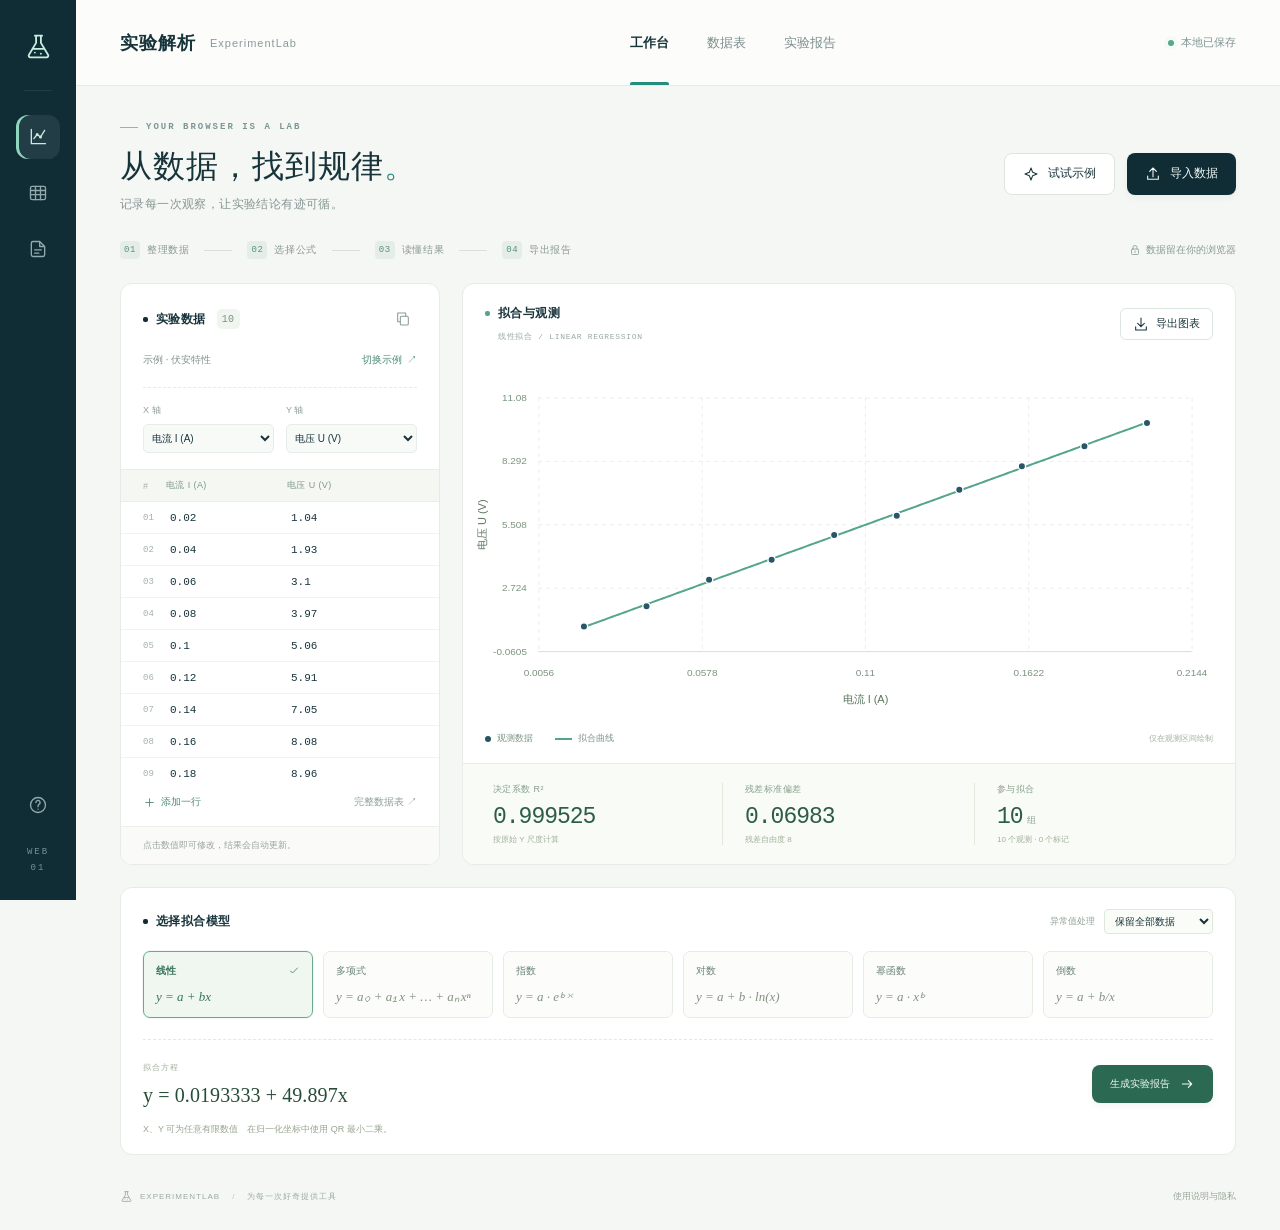
==== experimentlab/index.html @ e72707ac "发布 ExperimentLab 网页版并添加主页项目入口" ====
<!doctype html>
<html lang="zh-CN">
<head>
  <meta charset="UTF-8"><meta name="viewport" content="width=device-width, initial-scale=1">
  <meta name="theme-color" content="#102b33"><meta name="description" content="实验解析网页版：导入与编辑实验数据，使用六种公式拟合，导出图表与实验报告。数据在浏览器本地处理。">
  <title>实验解析 · ExperimentLab</title>
  <link rel="icon" type="image/svg+xml" href="./icon.svg"><link rel="apple-touch-icon" href="./icon.svg">
  <link rel="manifest" href="./manifest.webmanifest"><link rel="stylesheet" href="./style.css">
</head>
<body>
  <svg class="sprite" aria-hidden="true"><defs>
    <symbol id="i-flask" viewBox="0 0 24 24"><path d="M9 3h6M10 3v6l-6 10a1.4 1.4 0 0 0 1.2 2h13.6a1.4 1.4 0 0 0 1.2-2L14 9V3M8 14h8M9 17h.01M14 18h.01"/></symbol>
    <symbol id="i-chart" viewBox="0 0 24 24"><path d="M4 3v17h17M7 14l4-5 4 3 5-8"/><circle cx="11" cy="9" r="1"/><circle cx="15" cy="12" r="1"/></symbol>
    <symbol id="i-table" viewBox="0 0 24 24"><rect x="3" y="4" width="18" height="16" rx="2"/><path d="M3 9h18M3 14h18M9 4v16M15 4v16"/></symbol>
    <symbol id="i-file" viewBox="0 0 24 24"><path d="M14 3H6a2 2 0 0 0-2 2v14a2 2 0 0 0 2 2h12a2 2 0 0 0 2-2V9zM14 3v6h6M8 13h8M8 17h5"/></symbol>
    <symbol id="i-plus" viewBox="0 0 24 24"><path d="M12 5v14M5 12h14"/></symbol>
    <symbol id="i-upload" viewBox="0 0 24 24"><path d="M12 16V3M7 8l5-5 5 5M4 15v5h16v-5"/></symbol>
    <symbol id="i-download" viewBox="0 0 24 24"><path d="M12 3v13M7 11l5 5 5-5M4 16v5h16v-5"/></symbol>
    <symbol id="i-arrow" viewBox="0 0 24 24"><path d="M5 12h14M14 7l5 5-5 5"/></symbol>
    <symbol id="i-check" viewBox="0 0 24 24"><path d="m5 12 4 4L19 6"/></symbol>
    <symbol id="i-close" viewBox="0 0 24 24"><path d="m6 6 12 12M18 6 6 18"/></symbol>
    <symbol id="i-trash" viewBox="0 0 24 24"><path d="M4 6h16M9 6V3h6v3M6 6l1 15h10l1-15M10 10v7M14 10v7"/></symbol>
    <symbol id="i-copy" viewBox="0 0 24 24"><rect x="8" y="8" width="12" height="13" rx="2"/><path d="M16 8V3H4v13h4"/></symbol>
    <symbol id="i-lock" viewBox="0 0 24 24"><rect x="5" y="10" width="14" height="11" rx="2"/><path d="M8 10V7a4 4 0 0 1 8 0v3M12 14v3"/></symbol>
    <symbol id="i-help" viewBox="0 0 24 24"><circle cx="12" cy="12" r="9"/><path d="M9.5 9a2.5 2.5 0 1 1 4 2c-1.5 1-1.5 1-1.5 3M12 17h.01"/></symbol>
    <symbol id="i-spark" viewBox="0 0 24 24"><path d="m12 3 2.5 6.5L21 12l-6.5 2.5L12 21l-2.5-6.5L3 12l6.5-2.5z"/></symbol>
    <symbol id="i-undo" viewBox="0 0 24 24"><path d="M9 5 4 10l5 5M4 10h9a6 6 0 0 1 0 12"/></symbol>
  </defs></svg>
  <aside class="rail" aria-label="快捷操作">
    <a class="brand-symbol" href="#" aria-label="实验解析首页"><svg><use href="#i-flask"/></svg></a>
    <div class="rail-line"></div>
    <button class="rail-btn active" data-page="workspace" aria-label="分析工作台" title="分析工作台"><svg><use href="#i-chart"/></svg></button>
    <button class="rail-btn" data-page="data" aria-label="完整数据表" title="完整数据表"><svg><use href="#i-table"/></svg></button>
    <button class="rail-btn" data-page="report" aria-label="实验报告" title="实验报告"><svg><use href="#i-file"/></svg></button>
    <button class="rail-btn help-bottom" data-action="help" aria-label="使用帮助" title="使用帮助"><svg><use href="#i-help"/></svg></button>
    <span class="rail-version">WEB<br>01</span>
  </aside>
  <div class="shell">
    <header class="topbar">
      <a href="#" class="wordmark">实验解析<span>ExperimentLab</span></a>
      <nav class="topnav" aria-label="主导航"><button data-page="workspace" class="active">工作台</button><button data-page="data">数据表</button><button data-page="report">实验报告</button></nav>
      <div class="save-status" id="save-status"><span></span>本地已保存</div>
    </header>
    <main>
      <section class="page-intro">
        <div><div class="eyebrow"><span class="mini-line"></span> YOUR BROWSER IS A LAB</div><h1 id="page-title">从数据，找到规律<span>。</span></h1><p id="page-subtitle">记录每一次观察，让实验结论有迹可循。</p></div>
        <div class="intro-actions"><button class="button secondary" data-action="demos"><svg><use href="#i-spark"/></svg>试试示例</button><button class="button primary" data-action="import"><svg><use href="#i-upload"/></svg>导入数据</button></div>
      </section>
      <div class="workflow" aria-label="实验流程"><span><b>01</b> 整理数据</span><i></i><span><b>02</b> 选择公式</span><i></i><span><b>03</b> 读懂结果</span><i></i><span><b>04</b> 导出报告</span><div class="workflow-note"><svg><use href="#i-lock"/></svg>数据留在你的浏览器</div></div>
      <section id="workspace-page" class="page">
        <div class="work-grid">
          <section class="card data-card">
            <div class="card-heading"><div class="section-label"><span class="section-dot"></span>实验数据 <span class="count-badge" id="row-count">10</span></div><button class="icon-button" data-action="paste" aria-label="粘贴数据" title="粘贴数据"><svg><use href="#i-copy"/></svg></button></div>
            <div class="data-source"><span id="source-name"></span><button class="text-button" data-action="demos">切换示例 <span>↗</span></button></div>
            <div class="axis-pickers"><label>X 轴<select id="x-column" aria-label="X 轴数据列"></select></label><label>Y 轴<select id="y-column" aria-label="Y 轴数据列"></select></label></div>
            <div id="compact-table" class="table-wrap compact-table"></div>
            <div class="data-footer"><button class="text-button" data-action="add"><svg><use href="#i-plus"/></svg>添加一行</button><button class="text-button subtle" data-page="data">完整数据表 ↗</button></div>
            <div class="import-tip" id="import-tip">点击数值即可修改，结果会自动更新。</div>
          </section>
          <section class="card chart-card">
            <div class="card-heading chart-heading"><div><div class="section-label"><span class="section-dot teal"></span>拟合与观测</div><span class="chart-subtitle" id="chart-subtitle">线性拟合 / LINEAR REGRESSION</span></div><button class="button small secondary" data-action="export-chart"><svg><use href="#i-download"/></svg>导出图表</button></div>
            <div id="chart-container" class="chart-container" aria-live="polite"></div>
            <div class="chart-legend"><span><i class="legend-point"></i>观测数据</span><span><i class="legend-line"></i>拟合曲线</span><span id="outlier-legend" hidden><i class="legend-point orange"></i>异常点</span><span class="chart-range">仅在观测区间绘制</span></div>
            <div class="results" id="metrics"></div>
          </section>
        </div>
        <section class="card model-card">
          <div class="model-top"><div class="section-label"><span class="section-dot"></span>选择拟合模型</div><div class="filter-control"><label for="outlier-method">异常值处理</label><select id="outlier-method"><option value="off">保留全部数据</option><option value="iqr">Y 值 IQR 标记</option><option value="sigma">3σ 线性残差标记</option></select></div></div>
          <div id="model-options" class="model-options" role="group" aria-label="拟合公式"></div>
          <div class="equation-row"><div><span class="equation-label">拟合方程</span><div id="equation" class="equation"></div></div><div id="degree-control" class="degree-control" hidden><label for="degree">多项式次数</label><select id="degree"><option value="2">2 次</option><option value="3">3 次</option><option value="4">4 次</option><option value="5">5 次</option></select></div><button class="button primary" data-page="report">生成实验报告 <svg><use href="#i-arrow"/></svg></button></div>
          <p id="fit-note" class="fit-note"></p>
        </section>
      </section>
      <section id="data-page" class="page" hidden><div class="card full-data-card"><div class="card-heading"><div class="section-label"><span class="section-dot"></span>完整原始记录 <span id="full-count" class="count-badge"></span></div><div class="button-group"><button class="button secondary small" data-action="paste">粘贴文本</button><button class="button secondary small" data-action="export-csv"><svg><use href="#i-download"/></svg>CSV</button><button class="button primary small" data-action="add"><svg><use href="#i-plus"/></svg>添加一行</button></div></div><p class="data-description">修改列名与数值，自动保存到当前浏览器。异常点只标记，不会从原始数据中删除。</p><div id="full-table" class="table-wrap full-table"></div><div class="data-footer"><span id="full-source"></span><button class="text-button" data-action="undo"><svg><use href="#i-undo"/></svg>撤销上一步</button></div></div><div class="data-page-footer"><button class="button secondary" data-action="manual">新建空白数据表</button><button class="button primary" data-page="workspace">查看拟合结果 <svg><use href="#i-arrow"/></svg></button></div></section>
      <section id="report-page" class="page" hidden><div class="report-layout"><aside class="card report-settings"><div class="section-label"><span class="section-dot"></span>报告设置</div><label>实验标题<input id="report-title" maxlength="100" placeholder="例如：伏安特性实验"></label><label>实验者<input id="report-author" maxlength="80" placeholder="填写姓名（选填）"></label><label>实验日期<input id="report-date" type="date"></label><label>实验目的与条件<textarea id="report-context" rows="4" maxlength="4000" placeholder="补充实验目的、仪器、环境条件等。"></textarea></label><label>讨论与结论<textarea id="report-discussion" rows="4" maxlength="4000" placeholder="结合理论值、误差来源与实验观察，补充你的结论。"></textarea></label><button class="button primary" data-action="print"><svg><use href="#i-file"/></svg>打印 / 保存 PDF</button><button class="button secondary" data-action="export-report"><svg><use href="#i-download"/></svg>下载报告 HTML</button><p class="settings-note">打印窗口中选择“存储为 PDF”。报告包含全部原始数据，不会上传你的记录。</p></aside><div id="report-preview" class="report-paper"></div></div></section>
      <footer class="page-footer"><span><svg><use href="#i-flask"/></svg>EXPERIMENTLAB <span class="footer-divider">/</span> 为每一次好奇提供工具</span><button class="text-button" data-action="help">使用说明与隐私</button></footer>
    </main>
  </div>
  <input id="file-input" type="file" accept=".csv,.txt,.tsv,text/csv,text/plain" hidden>
  <dialog id="paste-dialog" class="modal"><form id="paste-form"><div class="modal-heading"><div><div class="eyebrow">IMPORT DATA</div><h2>粘贴你的实验记录</h2></div><button class="icon-button" type="button" data-close aria-label="关闭"><svg><use href="#i-close"/></svg></button></div><p>支持逗号、分号、Tab 或空格分列；第一行可以是列名。</p><textarea id="paste-input" rows="10" spellcheck="false" placeholder="时间 (s),位移 (m)&#10;0.1,0.049&#10;0.2,0.196&#10;0.3,0.441" aria-label="待导入的数据"></textarea><p id="paste-error" class="inline-error" role="alert"></p><div class="modal-footer"><span>导入后可撤销，恢复之前的数据</span><button class="button primary" type="submit">解析并导入 <svg><use href="#i-arrow"/></svg></button></div></form></dialog>
  <dialog id="demo-dialog" class="modal demo-modal"><div class="modal-heading"><div><div class="eyebrow">A LITTLE INSPIRATION</div><h2>从一个熟悉的实验开始</h2></div><button class="icon-button" data-close aria-label="关闭"><svg><use href="#i-close"/></svg></button></div><p>9 组演示数据，加载后自动选择合适的拟合公式。均为合成数据，不是真实测量。</p><div id="demo-options" class="demo-options"></div></dialog>
  <dialog id="help-dialog" class="modal help-modal"><div class="modal-heading"><h2>让数据告诉你更多</h2><button class="icon-button" data-close aria-label="关闭"><svg><use href="#i-close"/></svg></button></div><div class="help-content"><h3>1. 导入与核对</h3><p>导入 CSV / TXT / TSV、粘贴表格，或在数据表中手动录入。XLS / XLSX 请先另存为 CSV。空单元格、非数值与列数不符的行会跳过并提示。</p><h3>2. 选择公式</h3><p>支持线性、2–5 次多项式、指数、对数、幂函数和倒数模型。对数要求 X > 0；指数要求 Y > 0；幂函数要求 X、Y > 0；倒数要求 X ≠ 0。</p><p>指数与幂函数通过对 ln(Y) 做最小二乘得到结果，R² 和残差标准偏差按原始 Y 计算。3σ 以线性残差为依据，IQR 基于 Y 值；异常标记需要结合实验判断。</p><h3>3. 带走你的成果</h3><p>导出 SVG 图表、CSV 原始数据、HTML 报告，或使用浏览器打印保存 PDF。报告包含全部数据；请补充实验条件与结论。R² 和残差不能替代测量不确定度分析。</p><h3>本地数据与隐私</h3><p>表格、计算和报告在当前浏览器中处理，使用 localStorage 保存当前会话。网页没有数据上传接口。清除浏览器数据、使用隐私模式或换设备可能丢失记录，请及时导出 CSV。网页不包含 iOS 版的相机 OCR。</p><p>使用手机浏览器的“添加到主屏幕”可以像 App 一样打开。数据仅保存在当前设备和当前网站地址下。</p></div></dialog>
  <div id="toast" class="toast" role="status" aria-live="polite"></div>
  <script type="module" src="./app.js"></script>
</body></html>
---- experimentlab/style.css ----
:root{--ink:#17343b;--muted:#829194;--line:#e4ebe8;--canvas:#f5f7f4;--teal:#258c7e;--mint:#d7eee4;--navy:#102d36;--orange:#c17b42;--white:#fff;--font:-apple-system,BlinkMacSystemFont,"PingFang SC","Microsoft YaHei",sans-serif}*{box-sizing:border-box}body{margin:0;background:var(--canvas);color:var(--ink);font-family:var(--font);font-size:14px;-webkit-font-smoothing:antialiased}button,input,select,textarea{font:inherit}button,a,input,select,textarea{-webkit-tap-highlight-color:transparent}button{cursor:pointer}button:disabled{cursor:not-allowed;opacity:.45}button{color:inherit}a{color:inherit;text-decoration:none}svg{width:20px;height:20px;fill:none;stroke:currentColor;stroke-width:1.6;stroke-linecap:round;stroke-linejoin:round;flex-shrink:0}.sprite{position:absolute;width:0;height:0;overflow:hidden}[hidden]{display:none!important}button:focus-visible,a:focus-visible{outline:3px solid #5da99a;outline-offset:4px}input:focus,textarea:focus,select:focus{outline:2px solid #66aa9d;outline-offset:1px}button{border:0;background:none}input,textarea,select{color:var(--ink)}.rail{width:76px;position:fixed;left:0;top:0;bottom:0;background:var(--navy);display:flex;align-items:center;flex-direction:column;padding:24px 10px;gap:12px;z-index:10}.brand-symbol{width:44px;height:44px;color:#c6eee0;display:grid;place-items:center}.brand-symbol svg{width:29px;height:29px;stroke-width:1.5}.rail-line{height:1px;background:#ffffff13;width:28px;margin:10px 0 12px}.rail-btn{color:#91a9ad;width:44px;height:44px;border-radius:12px;display:grid;place-items:center}.rail-btn:hover{background:#ffffff0c;color:white}.rail-btn.active{color:#c9ebde;background:#ffffff14;box-shadow:inset 3px 0 0 #8ed6be}.help-bottom{margin-top:auto}.rail-version{font-family:ui-monospace,monospace;text-align:center;color:#779095;font-size:9px;line-height:1.7;letter-spacing:2px;margin-top:6px}.shell{margin-left:76px}.topbar{height:86px;padding:0 44px;display:flex;align-items:center;border-bottom:1px solid var(--line);background:#fcfdfa;gap:40px}.wordmark{font-weight:650;letter-spacing:1px;font-size:18px;display:flex;gap:14px;align-items:center}.wordmark span{font-size:11px;letter-spacing:1px;font-weight:400;color:#89999b}.topnav{align-self:stretch;display:flex;gap:32px;margin-left:auto;margin-right:auto}.topnav button{font-size:13px;position:relative;padding:0 3px;color:#7c8d8e}.topnav button.active{color:var(--ink);font-weight:600}.topnav button.active:after{content:"";position:absolute;bottom:0;height:3px;left:3px;right:3px;background:var(--teal);border-radius:2px 2px 0 0}.save-status{color:#7d9190;display:flex;gap:7px;align-items:center;font-size:11px;white-space:nowrap}.save-status span{width:6px;height:6px;background:#55a78d;border-radius:50%;box-shadow:0 0 0 4px #55a78d0a}main{max-width:1440px;padding:36px 44px 0;margin:auto}.page-intro{display:flex;justify-content:space-between;align-items:center;margin-bottom:28px}.eyebrow{font-family:ui-monospace,SFMono-Regular,monospace;font-size:9px;letter-spacing:2px;color:#7b9695;display:flex;align-items:center;gap:8px;font-weight:600}.mini-line{width:18px;height:1px;background:#91b6a8}h1{font-size:32px;font-weight:580;letter-spacing:1px;line-height:1.5;margin:10px 0 6px}h1 span{color:var(--teal)}.page-intro p{color:#869594;font-size:12px;margin:0;letter-spacing:.4px}.intro-actions{display:flex;gap:12px;padding-top:12px}.button{height:42px;border-radius:8px;display:inline-flex;align-items:center;justify-content:center;gap:9px;padding:0 18px;font-size:12px;font-weight:550;white-space:nowrap;transition:background .18s,transform .18s}.button:hover{transform:translateY(-1px)}.button:active{transform:translateY(0)}.button svg{width:16px;height:16px}.primary{background:var(--navy);color:#f1faf6;box-shadow:0 3px 7px #102d360d}.primary:hover{background:#214750}.secondary{background:#fff;border:1px solid #dce5e0}.secondary:hover{background:#f0f6f1}.small{height:32px;padding:0 12px;font-size:11px;gap:7px;border-radius:6px}.workflow{display:flex;align-items:center;color:#8a9995;font-size:10px;letter-spacing:.6px;margin-bottom:24px;gap:15px}.workflow>span{display:flex;align-items:center;gap:7px;white-space:nowrap}.workflow b{font-family:ui-monospace,monospace;font-size:9px;color:#589384;font-weight:500;background:#e5eee6;padding:4px;border-radius:4px}.workflow i{height:1px;width:28px;background:#d7e1da}.workflow-note{margin-left:auto;display:flex;gap:5px;align-items:center;font-size:10px;color:#8a9b94;letter-spacing:0}.workflow-note svg{width:12px;height:12px}.work-grid{display:grid;grid-template-columns:320px minmax(0,1fr);gap:22px}.card{background:#fff;border:1px solid var(--line);border-radius:12px;box-shadow:0 2px 4px #294c3502;overflow:hidden}.card-heading{display:flex;align-items:center;justify-content:space-between;padding:21px 22px 15px;gap:12px}.section-label{display:flex;gap:8px;align-items:center;font-size:12px;font-weight:600;letter-spacing:.4px}.section-dot{width:5px;height:5px;background:var(--navy);border-radius:2px}.section-dot.teal{background:#59a38c}.count-badge{font-family:ui-monospace,monospace;font-size:10px;font-weight:400;color:#78918a;display:inline-flex;background:#f0f5f0;min-width:23px;height:20px;justify-content:center;align-items:center;border-radius:5px;margin-left:3px}.icon-button{height:28px;min-width:28px;display:inline-flex;align-items:center;justify-content:center;color:#899e98;border-radius:5px}.icon-button:hover{background:#eef4ef;color:var(--teal)}.icon-button svg{width:16px;height:16px}.data-source{margin:0 22px;padding-bottom:15px;border-bottom:1px dashed var(--line);font-size:10px;display:flex;align-items:center;justify-content:space-between;gap:8px;color:#83928f}.data-source>span{white-space:nowrap;overflow:hidden;text-overflow:ellipsis;max-width:170px}.text-button{display:inline-flex;gap:5px;align-items:center;font-size:10px;color:#4c8b79;padding:3px 0;line-height:1.8}.text-button svg{width:13px;height:13px}.text-button:hover{text-decoration:underline}.text-button.subtle{color:#8da099}.axis-pickers{padding:16px 22px;display:grid;grid-template-columns:1fr 1fr;gap:12px}.axis-pickers label{font-size:9px;color:#92a19a;display:flex;flex-direction:column;gap:7px;min-width:0}.axis-pickers select{font-size:10px;width:100%;background:#f8faf7;border:1px solid #e6ece7;border-radius:5px;padding:7px 4px}.table-wrap{overflow:auto;scrollbar-width:thin;scrollbar-color:#d8e4dc transparent}table{border-collapse:collapse;width:100%;font-size:11px;font-variant-numeric:tabular-nums}th{text-align:left;font-size:9px;letter-spacing:.4px;font-weight:500;color:#81988b;background:#f4f7f2;height:32px;border-top:1px solid #e9efe8;border-bottom:1px solid #e9efe8;white-space:nowrap}td{border-bottom:1px solid #f0f3ee;height:32px;font-family:ui-monospace,SFMono-Regular,monospace;font-size:11px}th:first-child,td:first-child{padding-left:22px;width:44px;color:#a4b2a8;font-size:9px}th:last-child,td:last-child{padding-right:16px}td input{width:100%;min-width:40px;border:1px solid transparent;background:transparent;padding:5px 3px;border-radius:4px;font-family:inherit;font-size:11px}td input:hover{border-color:#dbe9dc;background:#f6faf5}tr.outlier td{background:#fff8f0}tr.outlier td:first-child{color:#cb905b}.row-delete{opacity:0;color:#a4b2a8;width:18px;padding:0;display:grid;place-items:center}tr:hover .row-delete,.row-delete:focus{opacity:1}.row-delete svg{width:12px;height:12px}.compact-table{height:309px}.compact-table th{position:sticky;top:0;z-index:1}.compact-table td:last-child{width:22px;padding-right:12px}.data-footer{padding:12px 22px;display:flex;justify-content:space-between;gap:12px;align-items:center;font-size:10px;color:#8b9c92}.import-tip{padding:11px 22px;background:#fafbf8;border-top:1px solid #edf2e9;font-size:9px;color:#99a59a;line-height:1.7}.chart-card{display:flex;flex-direction:column}.chart-heading{padding-bottom:2px}.chart-subtitle{font-family:ui-monospace,monospace;display:block;font-size:8px;color:#98aaa2;letter-spacing:.7px;margin:9px 0 0 13px}.chart-container{padding:6px 15px 0 6px;flex:1;min-height:295px;display:flex;align-items:center;justify-content:center}.chart-svg{display:block;width:100%;height:auto;max-height:345px;stroke:none;font-family:var(--font)}.chart-svg text{fill:#94a599;font-size:10px;stroke:none}.chart-svg .axis-name{fill:#6d8b7a;font-size:11px}.chart-svg .grid{stroke:#e9eee7;stroke-width:1;stroke-dasharray:3 5}.chart-svg .tick{stroke:#d9e2d6;stroke-width:1}.chart-legend{display:flex;justify-content:center;align-items:center;gap:22px;font-size:9px;color:#7e9787;margin:2px 22px 18px}.chart-legend>span{display:flex;align-items:center;gap:6px}.legend-point{width:6px;height:6px;background:#275465;border-radius:50%}.legend-point.orange{background:#d39456}.legend-line{width:17px;height:2px;background:#54a58b}.chart-range{margin-left:auto;color:#a1b09f;font-size:8px}.results{background:#f9fbf7;border-top:1px solid #e8eee4;display:grid;grid-template-columns:repeat(3,1fr);padding:19px 8px}.metric{padding:0 22px;border-right:1px solid #e1e9dc}.metric:last-child{border-right:0}.metric-label{font-size:9px;letter-spacing:.4px;color:#87a08a;display:flex;align-items:center;gap:5px}.metric-value{font-family:ui-monospace,SFMono-Regular,monospace;font-size:23px;letter-spacing:-1px;color:#2d5d49;font-weight:500;line-height:1.4;margin:5px 0 1px}.metric-value small{font-size:9px;font-family:var(--font);color:#89a18a;letter-spacing:0;margin-left:4px}.metric-foot{font-size:8px;color:#a0b09a}.model-card{margin-top:22px;padding:21px 22px 16px}.model-top{display:flex;align-items:center;justify-content:space-between;gap:10px;margin-bottom:17px}.filter-control{display:flex;align-items:center;gap:9px;font-size:9px;color:#91a294}.filter-control select,.degree-control select{font-size:10px;border:1px solid #dfe8db;padding:5px 6px;border-radius:4px;background:#fafcf7}.model-options{display:grid;grid-template-columns:repeat(6,minmax(0,1fr));gap:10px}.model-option{text-align:left;background:#fcfdfb;border:1px solid #e5ece1;border-radius:7px;padding:12px;position:relative;transition:.2s;min-width:0}.model-option:hover{border-color:#9cc5b2}.model-option.active{border-color:#69a991;background:#eff7f0;box-shadow:0 0 0 1px #69a99115}.model-name{font-size:10px;display:flex;align-items:center;justify-content:space-between;gap:3px;color:#6b8374}.model-option.active .model-name{color:#39745b;font-weight:600}.model-option svg{width:12px;height:12px}.model-formula{font-family:Georgia,"Times New Roman",serif;font-style:italic;font-size:13px;margin-top:11px;color:#82937f;white-space:nowrap;display:block}.model-option.active .model-formula{color:#39745b}.equation-row{display:flex;gap:20px;align-items:center;margin-top:21px;padding-top:17px;border-top:1px dashed #e2eade}.equation-row>div:first-child{flex:1;min-width:0}.equation-label{font-size:8px;color:#a1b09a;letter-spacing:1px}.equation{font-family:Georgia,"Times New Roman",serif;font-size:20px;margin-top:7px;color:#274d37;word-break:break-word;line-height:1.5;letter-spacing:.1px}.equation-row .primary{background:#2b6953;height:38px;font-size:10px}.equation-row .primary:hover{background:#388264}.degree-control{display:flex;align-items:center;gap:5px;font-size:10px;color:#79927b}.fit-note{font-size:9px;color:#97a58f;line-height:1.9;margin:11px 0 0;min-height:17px}.fit-note.warning{color:#ac7c40}.page-footer{display:flex;justify-content:space-between;align-items:center;font-size:8px;color:#9caba0;margin-top:30px;padding-bottom:22px;letter-spacing:1px}.page-footer>span{display:flex;align-items:center;gap:7px}.page-footer svg{width:13px;height:13px}.footer-divider{margin:0 5px;color:#bfccbe}.page-footer .text-button{font-size:9px;color:#99a99a;letter-spacing:0}.button-group{display:flex;gap:8px}.full-data-card .card-heading{padding-bottom:8px}.data-description{font-size:11px;color:#91a08d;margin:0;padding:0 22px 20px;line-height:1.8}.full-table{max-height:65vh}.full-table th{position:sticky;top:0;z-index:1;min-width:130px}.full-table th:first-child{min-width:50px}.full-table th:last-child{min-width:50px}.full-table th input{background:transparent;border:1px solid transparent;font-size:11px;max-width:180px;width:100%;padding:4px;color:#739477}.full-table td{height:40px}.full-table td input{font-size:12px;padding:8px}.full-table .row-delete{opacity:.7}.data-page-footer{display:flex;justify-content:space-between;gap:10px;margin-top:22px}.report-layout{display:grid;grid-template-columns:270px minmax(0,1fr);gap:26px;align-items:start}.report-settings{padding:23px;display:flex;flex-direction:column;gap:15px;position:sticky;top:20px}.report-settings>.section-label{margin-bottom:3px}.report-settings label{font-size:10px;color:#7d9681;display:flex;flex-direction:column;gap:7px}.report-settings input,.report-settings textarea{border:1px solid #dfe7da;background:#fafcf8;border-radius:5px;padding:9px;font-size:11px;width:100%;line-height:1.7}.report-settings textarea{resize:vertical}.report-settings .button{width:100%;font-size:11px;height:37px}.settings-note{font-size:9px;color:#94a18c;line-height:1.8;margin:0}.report-paper{background:white;padding:45px 48px;border:1px solid #e0e6dc;box-shadow:0 4px 20px #17343b05;font-size:12px;line-height:1.9;min-height:800px;color:#283d31;overflow:hidden}.report-paper .report-kicker{font-family:ui-monospace,monospace;font-size:8px;letter-spacing:2px;color:#8c9b87;border-bottom:2px solid #28563d;padding-bottom:12px}.report-paper h2{font-size:25px;font-weight:600;line-height:1.5;margin:22px 0 10px}.report-paper .report-meta{font-size:10px;color:#8b9b85;margin-bottom:30px;display:flex;justify-content:space-between;gap:8px}.report-paper h3{font-size:12px;letter-spacing:1px;margin:25px 0 10px;border-left:3px solid #6ba68d;padding-left:10px}.report-paper p{white-space:pre-wrap;overflow-wrap:anywhere;font-size:11px}.report-paper .report-equation{background:#f3f7f0;padding:14px 18px;font-family:Georgia,serif;font-size:17px;line-height:1.6;overflow-wrap:anywhere}.report-paper table{font-size:10px;table-layout:fixed}.report-paper th{padding:6px!important;font-size:9px;white-space:normal}.report-paper td{padding:5px 6px!important;font-size:9px;overflow-wrap:anywhere}.report-paper .report-disclaimer{font-size:9px;color:#9aa68f;line-height:1.7;border-top:1px solid #dfe7d7;padding-top:15px;margin-top:30px}.report-paper .report-stats{display:flex;gap:18px;flex-wrap:wrap;font-size:11px;margin:14px 0}.report-paper .chart-svg{max-height:310px}.report-paper .report-placeholder{color:#9ba794}.chart-empty{padding:55px 25px;text-align:center;color:#8ca18a;max-width:400px;font-size:12px;line-height:1.9}.chart-empty svg{width:40px;height:40px;margin-bottom:10px;color:#adc6ae}.modal{border:1px solid #d6e3d6;border-radius:15px;width:620px;max-width:calc(100% - 32px);padding:30px;box-shadow:0 25px 100px #102d3626;color:var(--ink);max-height:88dvh;overflow:auto;background:#fff}.modal::backdrop{background:#112d3473;backdrop-filter:blur(4px)}.modal-heading{display:flex;justify-content:space-between;align-items:flex-start;gap:15px}.modal-heading h2{font-size:21px;font-weight:550;margin:12px 0 8px}.modal-heading>h2{margin-top:0}.modal>p,.modal form>p{font-size:11px;line-height:1.9;color:#8b9b89}.modal textarea{width:100%;resize:vertical;background:#f7faf4;border:1px solid #dce8d6;border-radius:8px;font-family:ui-monospace,monospace;font-size:12px;padding:16px;line-height:1.8}.modal-footer{display:flex;justify-content:space-between;align-items:center;gap:12px;margin-top:18px}.modal-footer>span{font-size:9px;color:#95a58d}.modal .inline-error{color:#b66348;min-height:16px;font-size:11px;margin:6px 0}.demo-modal{width:740px}.demo-options{display:grid;grid-template-columns:repeat(3,1fr);gap:12px;margin-top:22px}.demo-option{text-align:left;border:1px solid #e0e9d9;background:#fbfdf8;border-radius:8px;padding:17px 15px;display:flex;flex-direction:column;gap:7px;transition:.15s}.demo-option:hover{background:#eff6eb;border-color:#8fba97;transform:translateY(-2px)}.demo-option .demo-symbol{font:italic 25px Georgia,serif;color:#7ba48b;margin-bottom:10px}.demo-option strong{font-size:12px;font-weight:550}.demo-option small{font-size:9px;color:#8b9f87}.help-content h3{font-size:13px;margin:23px 0 6px}.help-content p{font-size:12px;line-height:1.9;color:#80937e}.toast{position:fixed;bottom:25px;left:calc(50% + 38px);transform:translate(-50%,20px);background:#173f34;color:#f0faf1;padding:13px 23px;border-radius:9px;font-size:12px;box-shadow:0 8px 30px #173f3426;opacity:0;pointer-events:none;transition:.2s;z-index:100;max-width:calc(100% - 30px);line-height:1.7}.toast.visible{opacity:1;transform:translate(-50%,0)}
@media(min-width:1600px){main{padding-top:48px}.work-grid{grid-template-columns:350px minmax(0,1fr)}.compact-table{height:340px}.chart-container{min-height:340px}.chart-svg{max-height:370px}.model-card{margin-top:26px}.page-intro{margin-bottom:35px}.workflow{margin-bottom:28px}}
@media(max-width:1150px){.topbar{padding:0 25px;gap:20px}.wordmark{font-size:16px}.wordmark span{display:none}main{padding:28px 25px 0}.work-grid{grid-template-columns:280px minmax(0,1fr);gap:16px}.card-heading{padding:18px 17px 13px}.axis-pickers{padding:14px 17px}.data-source{margin:0 17px}.data-footer{padding:12px 17px}.chart-range{display:none!important}.metric{padding:0 15px}.metric-value{font-size:20px}.model-card{padding:18px 17px 14px}.model-option{padding:10px 8px}.model-options{gap:6px}.model-formula{font-size:11px}.equation{font-size:17px}.equation-row{gap:12px}.report-layout{grid-template-columns:230px minmax(0,1fr);gap:18px}.report-settings{padding:18px}.report-paper{padding:32px 28px}.topnav{gap:22px}}
@media(max-width:900px){.rail{width:60px;padding:21px 7px}.shell{margin-left:60px}.brand-symbol svg{width:25px}.topbar{height:72px}.save-status{font-size:9px}.workflow-note{display:none}.work-grid{grid-template-columns:240px minmax(0,1fr)}.card-heading{padding:16px 13px 12px}.section-label{font-size:11px}.axis-pickers{padding:13px}.data-source{margin:0 13px;display:block}.data-source>span{max-width:100%;display:block;margin-bottom:2px}.data-source .text-button{font-size:9px}th:first-child,td:first-child{padding-left:13px;width:31px}.data-footer{padding:10px 13px}.data-footer .text-button{font-size:9px}.chart-container{padding-right:3px;min-height:280px}.chart-heading .button{padding:0 8px;font-size:0;gap:0}.chart-heading .button svg{width:15px}.metric{padding:0 10px}.metric-label{font-size:8px}.metric-value{font-size:19px}.metric-foot{font-size:7px}.model-options{grid-template-columns:repeat(3,1fr);gap:8px}.model-option{padding:10px 13px;display:flex;align-items:center;justify-content:space-between;gap:7px}.model-name{font-size:10px;flex:1}.model-name svg{display:none}.model-formula{margin:0;font-size:12px}.equation-row{flex-wrap:wrap}.equation-row>div:first-child{flex-basis:60%}h1{font-size:27px}.intro-actions{gap:8px}.intro-actions .button{font-size:11px;padding:0 13px;height:38px}.report-layout{grid-template-columns:1fr}.report-settings{position:static;display:grid;grid-template-columns:1fr 1fr}.report-settings>.section-label,.report-settings>.settings-note{grid-column:1/-1}.report-settings label:nth-child(5){grid-column:1/-1}.toast{left:calc(50% + 30px)}}
@media(max-width:680px){.rail{display:none}.shell{margin-left:0}.topbar{height:65px;padding:0 20px;gap:10px}.wordmark{font-size:16px;letter-spacing:.5px}.topnav{gap:18px;margin-right:0;margin-left:auto}.topnav button{font-size:11px;padding:0}.save-status{display:none}main{padding:25px 18px 0}.page-intro{align-items:flex-start;flex-direction:column;gap:17px;margin-bottom:21px}.eyebrow{font-size:8px;letter-spacing:1.6px}h1{font-size:28px;margin:9px 0 6px}.page-intro p{font-size:11px}.intro-actions{width:100%;padding:0;gap:10px}.intro-actions .button{flex:1;height:40px;font-size:12px}.workflow{gap:8px;font-size:8px;justify-content:space-between;margin-bottom:18px}.workflow>span{gap:4px;letter-spacing:0}.workflow b{font-size:8px;padding:3px}.workflow i{width:10px}.work-grid{grid-template-columns:1fr;gap:16px}.data-card{order:2}.chart-card{order:1}.card-heading{padding:18px 18px 14px}.section-label{font-size:12px}.chart-heading .button{font-size:10px;gap:6px;padding:0 10px}.chart-subtitle{font-size:7px;margin-top:7px}.chart-container{min-height:240px;padding:0 6px 0 0}.chart-svg{max-height:300px}.chart-legend{font-size:8px;margin-bottom:15px;gap:22px}.results{padding:15px 4px}.metric{padding:0 14px}.metric-label{font-size:8px}.metric-value{font-size:21px}.metric-foot{font-size:7px}.data-source{display:flex;margin:0 18px;padding-bottom:12px}.data-source>span{margin:0;font-size:10px;max-width:200px}.data-source .text-button{font-size:10px}.axis-pickers{padding:14px 18px;gap:15px}.axis-pickers label{font-size:10px}.axis-pickers select{font-size:11px}.compact-table{height:215px}.compact-table th{font-size:10px;height:32px}.compact-table td{height:34px}.compact-table td input{font-size:12px}.row-delete{opacity:.55}.data-footer{padding:11px 18px}.data-footer .text-button{font-size:10px}.import-tip{padding:10px 18px;font-size:9px}th:first-child,td:first-child{padding-left:18px;width:40px}.model-card{margin-top:16px;padding:18px}.model-top{align-items:flex-start;flex-wrap:wrap;gap:13px;margin-bottom:15px}.filter-control{width:100%;justify-content:space-between}.filter-control label{font-size:10px}.filter-control select{font-size:10px}.model-options{grid-template-columns:repeat(2,1fr);gap:8px}.model-option{padding:12px;display:block}.model-formula{margin-top:9px;font-size:13px}.model-name svg{display:block}.model-name{font-size:11px}.equation-row{margin-top:17px;gap:13px}.equation-row>div:first-child{flex-basis:100%}.equation{font-size:21px;margin-top:5px}.equation-row .primary{width:100%;height:40px;font-size:12px}.fit-note{font-size:9px;margin-top:13px}.degree-control{width:100%;justify-content:space-between}.page-footer{font-size:7px;letter-spacing:.5px;margin-top:22px;gap:15px;align-items:flex-start}.page-footer>span{flex-wrap:wrap;gap:5px;line-height:1.8}.page-footer .text-button{white-space:nowrap;font-size:8px}.footer-divider{margin:0 2px}.full-data-card .card-heading{align-items:flex-start;flex-direction:column;gap:15px;padding:18px}.button-group{width:100%}.button-group .button{flex:1;padding:0 9px;font-size:10px}.data-description{font-size:10px;padding:0 18px 15px}.data-page-footer{flex-direction:column}.data-page-footer .button{height:40px}.full-table{max-height:60vh}.full-table th{min-width:115px}.full-table th:first-child{min-width:40px}.full-table th:last-child{min-width:35px}.report-settings{padding:18px;grid-template-columns:1fr;gap:13px}.report-settings>*{grid-column:1!important}.report-settings input,.report-settings textarea{font-size:12px}.report-paper{padding:25px 20px;min-height:500px}.report-paper h2{font-size:22px}.report-paper .report-meta{font-size:9px;flex-wrap:wrap}.report-paper .report-equation{font-size:16px;padding:12px}.report-paper td{font-size:8px}.modal{padding:22px;max-width:calc(100% - 24px);border-radius:12px}.modal-heading h2{font-size:18px}.modal-footer{flex-direction:column;align-items:stretch;gap:12px}.modal-footer .button{width:100%}.modal-footer>span{font-size:9px}.demo-options{grid-template-columns:repeat(2,1fr);gap:9px}.demo-option{padding:14px 12px}.demo-option .demo-symbol{font-size:23px;margin-bottom:6px}.demo-option strong{font-size:11px}.demo-option small{font-size:8px}.toast{left:50%;bottom:15px;font-size:11px;width:max-content;max-width:calc(100% - 28px)}.help-content p{font-size:11px}}
@media(prefers-reduced-motion:reduce){*{scroll-behavior:auto!important;transition:none!important}}
@media print{@page{size:A4;margin:18mm 15mm}.rail,.topbar,.page-intro,.workflow,.page-footer,.report-settings,.toast,#workspace-page,#data-page{display:none!important}.shell{margin:0}body{background:white}main{padding:0;max-width:none}#report-page{display:block!important}.report-layout{display:block}.report-paper{border:0;box-shadow:none;padding:0;min-height:0;overflow:visible}.report-paper h3{break-after:avoid}.report-paper tr{break-inside:avoid}.report-paper table{font-size:9px}.report-paper thead{display:table-header-group}.report-paper .chart-svg{max-height:260px;break-inside:avoid}.report-paper .report-equation,.report-stats{break-inside:avoid}.report-paper h2{font-size:23px}dialog{display:none!important}a{text-decoration:none}}

.sr-only{position:absolute;width:1px;height:1px;padding:0;margin:-1px;overflow:hidden;clip:rect(0,0,0,0);white-space:nowrap;border:0}input[aria-invalid="true"]{border-color:#ce8c78!important;background:#fff2eb!important}
.metric-value{white-space:nowrap}.chart-svg text{fill:#7c947e}.chart-svg .axis-name{fill:#59765d}
@media(max-width:680px){.metric-value.long{font-size:16px;letter-spacing:-.7px}.metric-label{font-size:9px}.metric-foot{font-size:8px}.chart-container{min-height:270px}.chart-svg text{font-size:10px}.chart-svg .axis-name{font-size:11px}.data-description,.settings-note,.fit-note{color:#7f9179}}
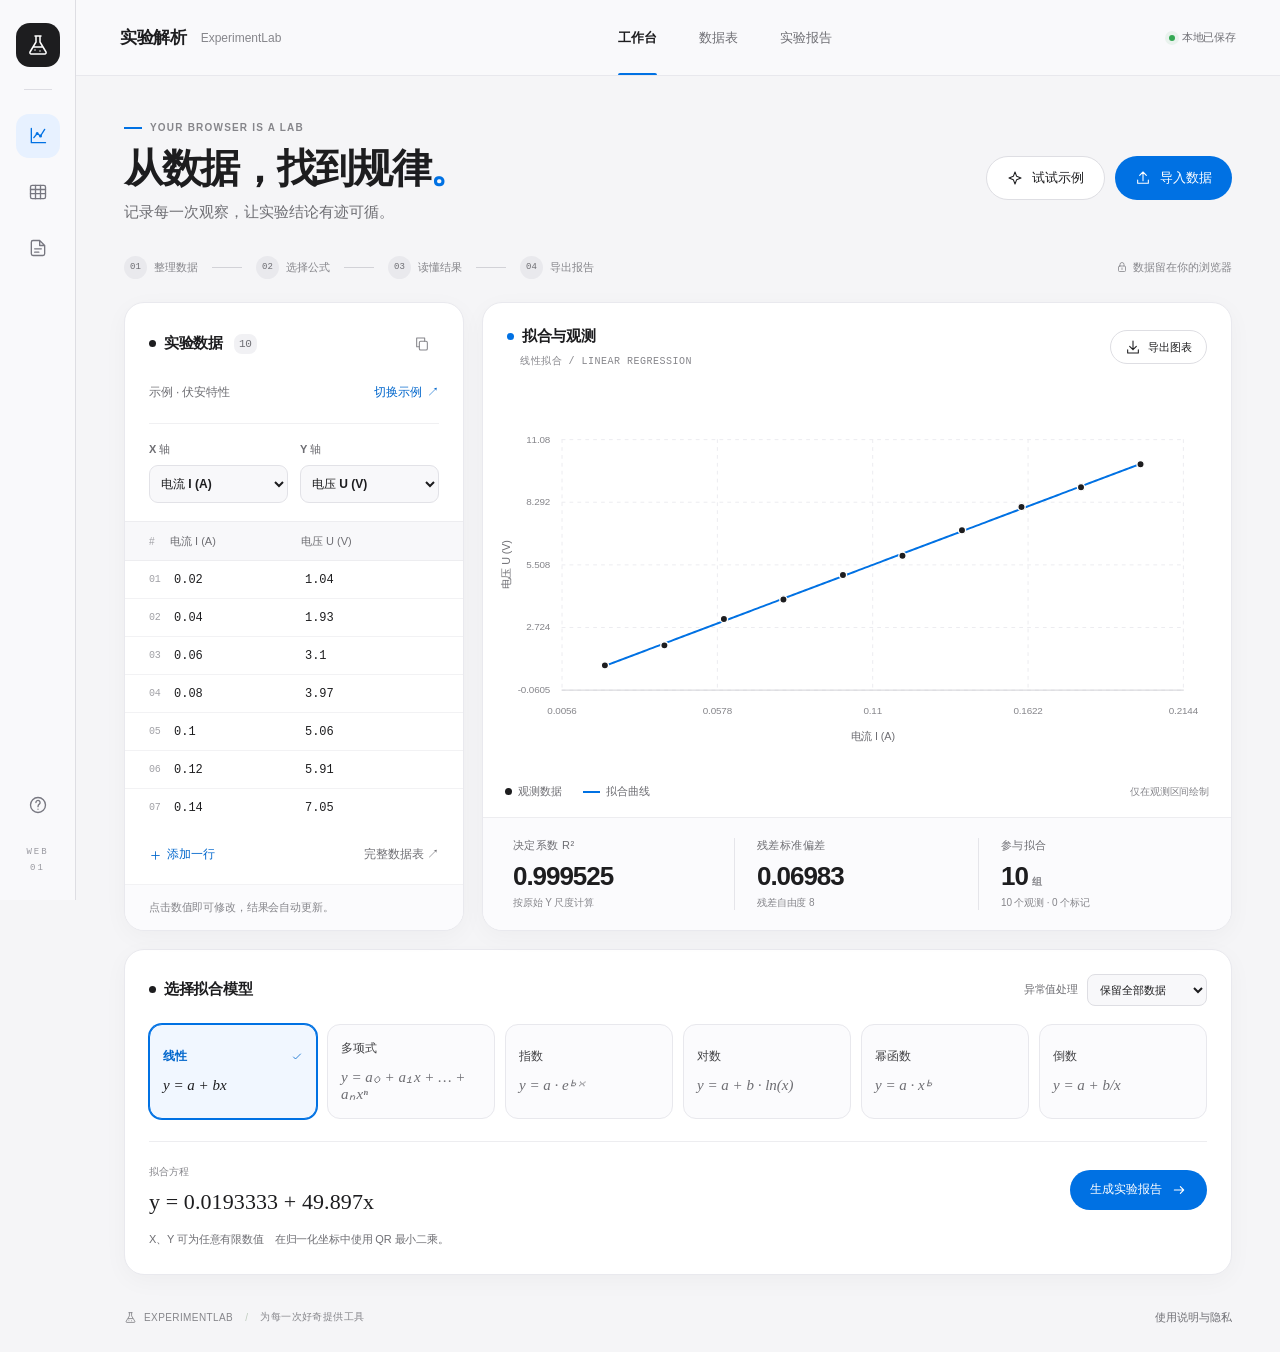
==== commit dd16b838: "美化实验解析界面与移动端布局" ====
--- a/experimentlab/index.html
+++ b/experimentlab/index.html
@@ -5,7 +5,7 @@
   <meta name="theme-color" content="#102b33"><meta name="description" content="实验解析网页版：导入与编辑实验数据，使用六种公式拟合，导出图表与实验报告。数据在浏览器本地处理。">
   <title>实验解析 · ExperimentLab</title>
   <link rel="icon" type="image/svg+xml" href="./icon.svg"><link rel="apple-touch-icon" href="./icon.svg">
-  <link rel="manifest" href="./manifest.webmanifest"><link rel="stylesheet" href="./style.css">
+  <link rel="manifest" href="./manifest.webmanifest"><link rel="stylesheet" href="./style.css?v=2">
 </head>
 <body>
   <svg class="sprite" aria-hidden="true"><defs>
@@ -81,5 +81,5 @@
   <dialog id="demo-dialog" class="modal demo-modal"><div class="modal-heading"><div><div class="eyebrow">A LITTLE INSPIRATION</div><h2>从一个熟悉的实验开始</h2></div><button class="icon-button" data-close aria-label="关闭"><svg><use href="#i-close"/></svg></button></div><p>9 组演示数据，加载后自动选择合适的拟合公式。均为合成数据，不是真实测量。</p><div id="demo-options" class="demo-options"></div></dialog>
   <dialog id="help-dialog" class="modal help-modal"><div class="modal-heading"><h2>让数据告诉你更多</h2><button class="icon-button" data-close aria-label="关闭"><svg><use href="#i-close"/></svg></button></div><div class="help-content"><h3>1. 导入与核对</h3><p>导入 CSV / TXT / TSV、粘贴表格，或在数据表中手动录入。XLS / XLSX 请先另存为 CSV。空单元格、非数值与列数不符的行会跳过并提示。</p><h3>2. 选择公式</h3><p>支持线性、2–5 次多项式、指数、对数、幂函数和倒数模型。对数要求 X > 0；指数要求 Y > 0；幂函数要求 X、Y > 0；倒数要求 X ≠ 0。</p><p>指数与幂函数通过对 ln(Y) 做最小二乘得到结果，R² 和残差标准偏差按原始 Y 计算。3σ 以线性残差为依据，IQR 基于 Y 值；异常标记需要结合实验判断。</p><h3>3. 带走你的成果</h3><p>导出 SVG 图表、CSV 原始数据、HTML 报告，或使用浏览器打印保存 PDF。报告包含全部数据；请补充实验条件与结论。R² 和残差不能替代测量不确定度分析。</p><h3>本地数据与隐私</h3><p>表格、计算和报告在当前浏览器中处理，使用 localStorage 保存当前会话。网页没有数据上传接口。清除浏览器数据、使用隐私模式或换设备可能丢失记录，请及时导出 CSV。网页不包含 iOS 版的相机 OCR。</p><p>使用手机浏览器的“添加到主屏幕”可以像 App 一样打开。数据仅保存在当前设备和当前网站地址下。</p></div></dialog>
   <div id="toast" class="toast" role="status" aria-live="polite"></div>
-  <script type="module" src="./app.js"></script>
+  <script type="module" src="./app.js?v=2"></script>
 </body></html>
--- a/experimentlab/style.css
+++ b/experimentlab/style.css
@@ -9,3 +9,18 @@
 .sr-only{position:absolute;width:1px;height:1px;padding:0;margin:-1px;overflow:hidden;clip:rect(0,0,0,0);white-space:nowrap;border:0}input[aria-invalid="true"]{border-color:#ce8c78!important;background:#fff2eb!important}
 .metric-value{white-space:nowrap}.chart-svg text{fill:#7c947e}.chart-svg .axis-name{fill:#59765d}
 @media(max-width:680px){.metric-value.long{font-size:16px;letter-spacing:-.7px}.metric-label{font-size:9px}.metric-foot{font-size:8px}.chart-container{min-height:270px}.chart-svg text{font-size:10px}.chart-svg .axis-name{font-size:11px}.data-description,.settings-note,.fit-note{color:#7f9179}}
+
+/* Refined, system-native visual layer */
+:root{--ink:#1d1d1f;--muted:#6e6e73;--line:#e5e5ea;--canvas:#f5f5f7;--teal:#0071e3;--mint:#eaf3ff;--navy:#1d1d1f;--orange:#bf6a22;--font:-apple-system,BlinkMacSystemFont,"SF Pro Display","PingFang SC","Microsoft YaHei",sans-serif}
+body{background:#f5f5f7;color:#1d1d1f;letter-spacing:-.01em}
+.rail{background:#f9f9fb;border-right:1px solid #dedee3;padding-top:23px}.brand-symbol{background:#1d1d1f;color:#fff;border-radius:14px}.brand-symbol svg{width:24px;height:24px}.rail-line{background:#dddde3}.rail-btn{color:#777780;border-radius:13px}.rail-btn:hover{background:#eaeaf0;color:#1d1d1f}.rail-btn.active{background:#e7f1ff;color:#0071e3;box-shadow:none}.rail-version{color:#9a9aa1}.shell{margin-left:76px}.topbar{height:76px;background:rgba(250,250,252,.86);backdrop-filter:saturate(180%) blur(18px);border-color:#e8e8ed}.wordmark{font-size:17px;font-weight:650;letter-spacing:-.02em}.wordmark span{color:#86868b;letter-spacing:0;font-size:12px}.topnav{gap:36px}.topnav button{font-size:13px;color:#6e6e73}.topnav button.active{color:#1d1d1f}.topnav button.active:after{background:#0071e3;height:2px}.save-status{color:#6e6e73;font-size:11px}.save-status span{background:#34a853;box-shadow:0 0 0 4px #34a85314}
+main{max-width:1480px;padding:46px 48px 0}.page-intro{margin-bottom:34px;gap:22px}.eyebrow{color:#86868b;font-family:var(--font);letter-spacing:.12em;font-size:10px;font-weight:650}.mini-line{background:#0071e3;width:18px;height:2px}h1{font-size:clamp(32px,3.1vw,45px);font-weight:700;letter-spacing:-.045em;line-height:1.18;margin:12px 0 11px}h1 span{color:#0071e3}.page-intro p{font-size:15px;letter-spacing:0;color:#6e6e73}.intro-actions{gap:10px}.button{height:44px;border-radius:980px;padding:0 20px;font-size:13px;font-weight:550;transition:transform .18s,background .18s,box-shadow .18s}.button svg{width:16px;height:16px}.button:hover{transform:translateY(-1px)}.primary,.equation-row .primary{background:#0071e3;color:#fff;box-shadow:none}.primary:hover,.equation-row .primary:hover{background:#0077ed}.secondary{color:#1d1d1f;background:#fff;border:1px solid #dedee3}.secondary:hover{background:#f5f5f7}.small{height:34px;padding:0 14px;font-size:11px}
+.workflow{font-size:11px;color:#86868b;letter-spacing:0;margin-bottom:23px;gap:14px}.workflow b{background:#e9e9ed;color:#6e6e73;border-radius:50%;width:23px;height:23px;display:grid;place-items:center;font-size:9px}.workflow i{background:#d2d2d7;width:30px}.workflow-note{font-size:11px;color:#86868b}.work-grid{grid-template-columns:340px minmax(0,1fr);gap:18px}.card{border:1px solid #e9e9ee;border-radius:20px;box-shadow:0 6px 24px rgba(0,0,0,.035);background:#fff}.card-heading{padding:24px 24px 18px}.section-label{font-size:15px;font-weight:650;letter-spacing:-.02em}.section-dot{width:7px;height:7px;background:#1d1d1f;border-radius:50%}.section-dot.teal{background:#0071e3}.count-badge{color:#6e6e73;background:#f1f1f4;border-radius:8px;font-size:11px}.icon-button{color:#86868b;width:34px;height:34px;border-radius:50%}.icon-button:hover{background:#f2f2f5;color:#0071e3}.data-source{margin:0 24px;padding-bottom:17px;border-bottom:1px solid #f0f0f2;font-size:12px;color:#6e6e73}.data-source>span{max-width:185px}.text-button{color:#0066cc;font-size:12px}.text-button.subtle{color:#6e6e73}.axis-pickers{padding:18px 24px;gap:12px}.axis-pickers label{font-size:11px;font-weight:550;color:#6e6e73;gap:8px}.axis-pickers select{font-size:12px;color:#1d1d1f;border:1px solid #e2e2e7;background:#f8f8fa;border-radius:9px;padding:10px 7px}.table-wrap{scrollbar-color:#d2d2d7 transparent}.compact-table{height:305px}table{font-size:12px}th{font-size:11px;letter-spacing:0;color:#6e6e73;background:#f8f8fa;border-color:#ededf0;height:39px}td{border-color:#f2f2f4;height:38px;color:#1d1d1f}th:first-child,td:first-child{padding-left:24px;color:#a1a1a6;font-size:10px}td input{font-size:12px;border-radius:6px}td input:hover{border-color:#d2d2d7;background:#f5f5f7}.row-delete{color:#86868b}.data-footer{padding:15px 24px;font-size:11px}.import-tip{background:#fbfbfd;border-color:#f2f2f4;color:#86868b;font-size:11px;padding:13px 24px}
+.chart-heading{padding-bottom:4px}.chart-subtitle{color:#86868b;font-size:10px;letter-spacing:.05em;margin-top:8px}.chart-container{min-height:300px;padding:6px 20px 0 10px}.chart-svg text{fill:#86868b}.chart-svg .axis-name{fill:#6e6e73}.chart-svg .grid{stroke:#ececf0}.chart-svg .tick{stroke:#d2d2d7}.chart-legend{font-size:11px;color:#6e6e73;margin-bottom:18px}.legend-point{background:#1d1d1f;width:7px;height:7px}.legend-point.orange{background:#ca803f}.legend-line{background:#0071e3}.chart-range{font-size:10px;color:#86868b}.results{background:#fbfbfd;border-color:#ededf0;padding:20px 8px}.metric{border-color:#e5e5ea}.metric-label{color:#6e6e73;font-size:11px}.metric-value{color:#1d1d1f;font-family:var(--font);font-weight:650;font-size:26px;letter-spacing:-.04em}.metric-value small,.metric-foot{color:#86868b;font-size:10px}
+.model-card{margin-top:18px;padding:24px}.model-top{margin-bottom:18px}.filter-control,.degree-control{font-size:11px;color:#6e6e73}.filter-control select,.degree-control select{border:1px solid #dedee3;background:#f8f8fa;border-radius:8px;padding:8px;font-size:11px}.model-options{gap:10px}.model-option{background:#fbfbfd;border:1px solid #e8e8ed;border-radius:13px;padding:15px 13px}.model-option:hover{border-color:#a2c9f5;background:#f4f8ff}.model-option.active{background:#f1f7ff;border-color:#0071e3;box-shadow:0 0 0 1px #0071e3}.model-name{font-size:12px;color:#424245;font-weight:550}.model-option.active .model-name{color:#0066cc}.model-formula{font-size:15px;color:#6e6e73;margin-top:12px}.model-option.active .model-formula{color:#1d1d1f}.equation-row{border-top:1px solid #ededf0;padding-top:20px;margin-top:22px}.equation-label{font-size:10px;color:#86868b;letter-spacing:0}.equation{font-size:22px;color:#1d1d1f;margin-top:6px}.equation-row .primary{font-size:12px;height:40px}.fit-note{font-size:11px;color:#6e6e73}.fit-note.warning{color:#a35c13}.page-footer{color:#86868b;font-size:10px;letter-spacing:.04em}.page-footer .text-button{font-size:11px;color:#6e6e73}.full-data-card .card-heading{padding-bottom:10px}.data-description{color:#6e6e73;font-size:12px;padding:0 24px 20px}.full-table th input{color:#6e6e73}.report-layout{grid-template-columns:290px minmax(0,1fr);gap:20px}.report-settings{border-radius:20px;padding:24px;gap:16px}.report-settings label{color:#6e6e73;font-size:12px}.report-settings input,.report-settings textarea{background:#f5f5f7;border:1px solid #e5e5ea;border-radius:9px;font-size:12px;padding:10px}.report-settings .button{height:42px;font-size:12px}.settings-note{font-size:11px;color:#86868b}.report-paper{border-radius:18px;border:1px solid #e8e8ed;box-shadow:0 6px 24px #0000000a;color:#1d1d1f}.report-paper .report-kicker{color:#86868b;border-color:#1d1d1f}.report-paper h3{border-color:#0071e3}.report-paper .report-equation{background:#f5f5f7}.report-paper .report-meta,.report-paper .report-placeholder{color:#86868b}.report-paper .report-disclaimer{color:#86868b;border-color:#e5e5ea}.modal{border:1px solid #e2e2e7;border-radius:22px;box-shadow:0 24px 80px #00000030;padding:32px}.modal::backdrop{background:#0008;backdrop-filter:blur(8px)}.modal-heading h2{font-size:24px;font-weight:700;letter-spacing:-.03em}.modal>p,.modal form>p,.help-content p{color:#6e6e73;font-size:13px}.modal textarea{background:#f5f5f7;border-color:#e5e5ea;border-radius:12px;font-size:13px}.demo-option{background:#f5f5f7;border-color:#ededf0;border-radius:14px}.demo-option:hover{background:#f1f7ff;border-color:#a2c9f5}.demo-option .demo-symbol{color:#0071e3}.demo-option strong{font-size:13px}.demo-option small{color:#6e6e73;font-size:11px}.toast{background:#1d1d1f;color:#fff;border-radius:14px}.chart-empty{color:#6e6e73}
+@media(max-width:1150px){main{padding:36px 28px 0}.topbar{padding:0 28px}.work-grid{grid-template-columns:290px minmax(0,1fr)}.card-heading{padding:20px 18px 15px}.data-source{margin:0 18px}.axis-pickers{padding:16px 18px}.model-card{padding:20px}.model-option{padding:12px 9px}.model-formula{font-size:13px}.metric{padding:0 14px}}
+@media(max-width:900px){.rail{width:60px;padding-inline:8px}.shell{margin-left:60px}.work-grid{grid-template-columns:250px minmax(0,1fr)}.report-layout{grid-template-columns:1fr}.model-options{grid-template-columns:repeat(3,1fr)}.model-option{padding:12px}.model-formula{margin:0}.topnav{gap:22px}.data-source{display:block}.data-source>span{display:block;margin-bottom:4px}}
+@media(max-width:680px){.rail{display:none}.shell{margin-left:0}.topbar{height:64px;padding:0 20px;background:rgba(250,250,252,.94)}.wordmark{font-size:16px}.topnav{gap:18px}.topnav button{font-size:11px}.save-status{display:none}main{padding:30px 18px 0}.page-intro{gap:20px;margin-bottom:24px}.eyebrow{font-size:10px}h1{font-size:32px;margin:10px 0}.page-intro p{font-size:13px;line-height:1.6}.intro-actions{gap:10px}.intro-actions .button{height:44px;font-size:12px}.workflow{gap:5px;font-size:9px;margin-bottom:17px}.workflow b{width:20px;height:20px;font-size:8px}.workflow i{width:8px}.workflow-note{display:none}.work-grid{display:flex;flex-direction:column;gap:15px}.chart-card{order:1}.data-card{order:2}.card{border-radius:18px}.card-heading{padding:20px 18px 14px}.section-label{font-size:14px}.chart-heading .button{font-size:11px;padding:0 12px}.chart-container{min-height:265px;padding:0 6px 0 0}.chart-subtitle{font-size:9px}.chart-legend{font-size:10px;gap:17px}.results{padding:16px 3px}.metric{padding:0 10px}.metric-label{font-size:10px}.metric-value{font-size:22px}.metric-value.long{font-size:16px;letter-spacing:-.04em}.metric-foot{font-size:9px}.data-source{display:flex;margin:0 18px}.data-source>span{font-size:11px;margin-bottom:0}.data-source .text-button,.data-footer .text-button{font-size:11px}.axis-pickers{padding:16px 18px}.axis-pickers label{font-size:11px}.axis-pickers select{font-size:12px}.compact-table{height:235px}.compact-table td{height:37px}.compact-table td input{font-size:12px}.data-footer{padding:13px 18px}.import-tip{font-size:10px;padding:12px 18px}.model-card{padding:20px 18px;margin-top:15px}.filter-control{font-size:11px}.filter-control label{font-size:11px}.model-options{grid-template-columns:repeat(2,1fr);gap:8px}.model-option{display:block;padding:13px;border-radius:12px}.model-name{font-size:12px}.model-formula{font-size:15px;margin-top:9px}.equation{font-size:21px}.equation-row .primary{height:44px;font-size:12px}.fit-note{font-size:10px;line-height:1.8}.report-settings{grid-template-columns:1fr}.report-settings>*{grid-column:1!important}.report-paper{padding:26px 20px}.modal{padding:24px;border-radius:18px}.modal-heading h2{font-size:20px}.modal>p,.modal form>p,.help-content p{font-size:12px}.demo-options{grid-template-columns:repeat(2,1fr)}.demo-option{padding:14px}.demo-option strong{font-size:12px}.demo-option small{font-size:10px}.page-footer{font-size:9px}.page-footer .text-button{font-size:10px}.toast{left:50%}}
+@media print{.report-paper{border:0;border-radius:0;box-shadow:none;padding:0}.report-paper h3{border-color:#0071e3}}
+
+.model-option{min-width:0}.model-formula{white-space:normal;overflow-wrap:anywhere}
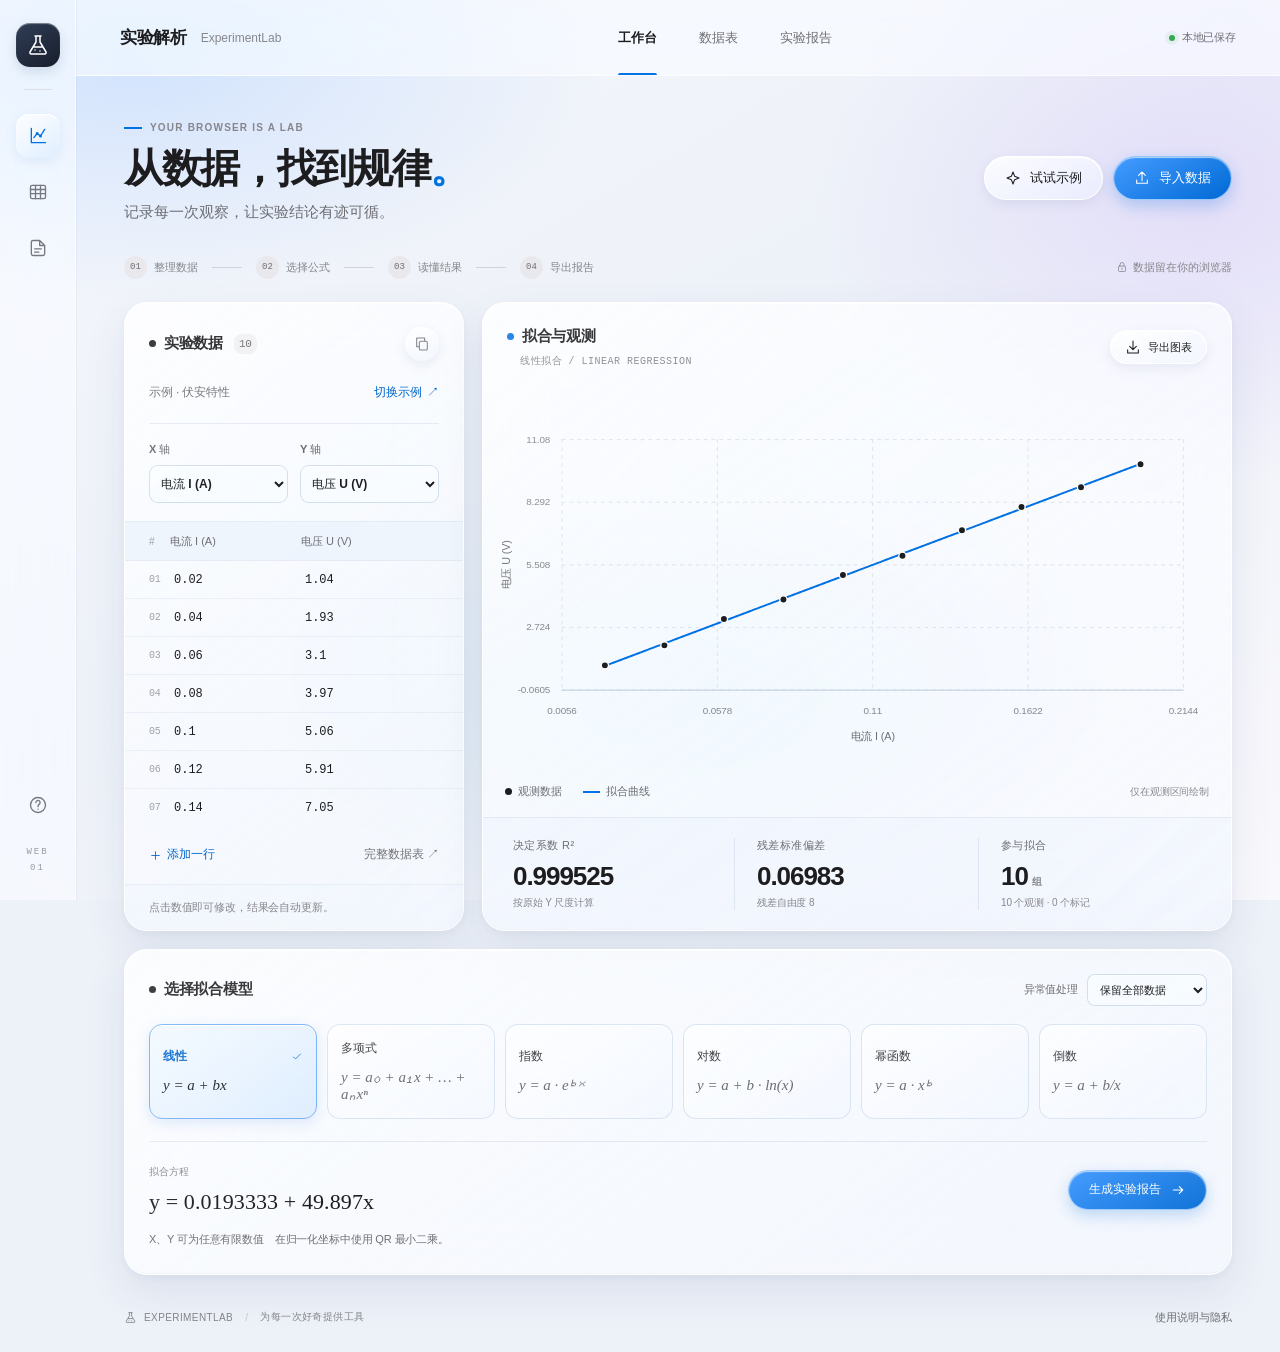
==== commit 3d181f1c: "为实验解析界面添加液态玻璃效果" ====
--- a/experimentlab/index.html
+++ b/experimentlab/index.html
@@ -5,7 +5,7 @@
   <meta name="theme-color" content="#102b33"><meta name="description" content="实验解析网页版：导入与编辑实验数据，使用六种公式拟合，导出图表与实验报告。数据在浏览器本地处理。">
   <title>实验解析 · ExperimentLab</title>
   <link rel="icon" type="image/svg+xml" href="./icon.svg"><link rel="apple-touch-icon" href="./icon.svg">
-  <link rel="manifest" href="./manifest.webmanifest"><link rel="stylesheet" href="./style.css?v=2">
+  <link rel="manifest" href="./manifest.webmanifest"><link rel="stylesheet" href="./style.css?v=3">
 </head>
 <body>
   <svg class="sprite" aria-hidden="true"><defs>
@@ -81,5 +81,5 @@
   <dialog id="demo-dialog" class="modal demo-modal"><div class="modal-heading"><div><div class="eyebrow">A LITTLE INSPIRATION</div><h2>从一个熟悉的实验开始</h2></div><button class="icon-button" data-close aria-label="关闭"><svg><use href="#i-close"/></svg></button></div><p>9 组演示数据，加载后自动选择合适的拟合公式。均为合成数据，不是真实测量。</p><div id="demo-options" class="demo-options"></div></dialog>
   <dialog id="help-dialog" class="modal help-modal"><div class="modal-heading"><h2>让数据告诉你更多</h2><button class="icon-button" data-close aria-label="关闭"><svg><use href="#i-close"/></svg></button></div><div class="help-content"><h3>1. 导入与核对</h3><p>导入 CSV / TXT / TSV、粘贴表格，或在数据表中手动录入。XLS / XLSX 请先另存为 CSV。空单元格、非数值与列数不符的行会跳过并提示。</p><h3>2. 选择公式</h3><p>支持线性、2–5 次多项式、指数、对数、幂函数和倒数模型。对数要求 X > 0；指数要求 Y > 0；幂函数要求 X、Y > 0；倒数要求 X ≠ 0。</p><p>指数与幂函数通过对 ln(Y) 做最小二乘得到结果，R² 和残差标准偏差按原始 Y 计算。3σ 以线性残差为依据，IQR 基于 Y 值；异常标记需要结合实验判断。</p><h3>3. 带走你的成果</h3><p>导出 SVG 图表、CSV 原始数据、HTML 报告，或使用浏览器打印保存 PDF。报告包含全部数据；请补充实验条件与结论。R² 和残差不能替代测量不确定度分析。</p><h3>本地数据与隐私</h3><p>表格、计算和报告在当前浏览器中处理，使用 localStorage 保存当前会话。网页没有数据上传接口。清除浏览器数据、使用隐私模式或换设备可能丢失记录，请及时导出 CSV。网页不包含 iOS 版的相机 OCR。</p><p>使用手机浏览器的“添加到主屏幕”可以像 App 一样打开。数据仅保存在当前设备和当前网站地址下。</p></div></dialog>
   <div id="toast" class="toast" role="status" aria-live="polite"></div>
-  <script type="module" src="./app.js?v=2"></script>
+  <script type="module" src="./app.js?v=3"></script>
 </body></html>
--- a/experimentlab/style.css
+++ b/experimentlab/style.css
@@ -24,3 +24,25 @@
 @media print{.report-paper{border:0;border-radius:0;box-shadow:none;padding:0}.report-paper h3{border-color:#0071e3}}
 
 .model-option{min-width:0}.model-formula{white-space:normal;overflow-wrap:anywhere}
+
+/* Liquid glass surfaces */
+body{background-color:#edf1f8;background-image:radial-gradient(ellipse 52% 38% at 10% 6%,rgba(172,206,255,.48),transparent 72%),radial-gradient(ellipse 42% 44% at 94% 22%,rgba(205,187,250,.36),transparent 72%),radial-gradient(ellipse 50% 36% at 54% 78%,rgba(170,216,237,.28),transparent 72%),linear-gradient(150deg,#f5f7fc 0%,#edf1f8 48%,#f9f8fc 100%);background-attachment:fixed}
+.rail,.topbar{background:rgba(250,252,255,.62);border-color:rgba(255,255,255,.68);-webkit-backdrop-filter:blur(28px) saturate(170%);backdrop-filter:blur(28px) saturate(170%)}
+.rail{box-shadow:1px 0 0 rgba(95,119,158,.07)}.brand-symbol{background:linear-gradient(145deg,#303e56,#171d2b);box-shadow:inset 0 1px 1px #ffffff66,0 5px 12px #293d6c25}
+.rail-btn.active{background:linear-gradient(145deg,rgba(255,255,255,.9),rgba(217,234,255,.72));box-shadow:inset 0 1px 1px #fff,0 3px 12px #4e83cc20}
+.card{position:relative;isolation:isolate;background:linear-gradient(145deg,rgba(255,255,255,.80),rgba(247,250,255,.61));border:1px solid rgba(255,255,255,.86);box-shadow:0 16px 40px rgba(63,85,134,.10),0 3px 10px rgba(69,91,139,.05),inset 0 1px 0 rgba(255,255,255,.95),inset 0 -1px 0 rgba(163,187,218,.12);-webkit-backdrop-filter:blur(28px) saturate(155%);backdrop-filter:blur(28px) saturate(155%)}
+.card::before{content:"";position:absolute;inset:0;z-index:2;pointer-events:none;border-radius:inherit;background:linear-gradient(135deg,rgba(255,255,255,.18),transparent 30%,transparent 80%,rgba(255,255,255,.10))}
+.chart-card,.data-card,.model-card,.report-settings{border-radius:23px}
+.chart-container .chart-svg>rect:first-of-type{fill:transparent}.chart-svg .grid{stroke:#dbe3ef}.chart-svg .tick{stroke:#bfcddd}
+.results{background:rgba(238,244,253,.52);border-color:rgba(176,194,218,.24)}.metric{border-color:rgba(155,176,207,.25)}
+.data-source{border-color:rgba(155,176,207,.22)}.axis-pickers select,.filter-control select,.degree-control select{background-color:rgba(249,252,255,.72);border-color:rgba(177,195,219,.52);box-shadow:inset 0 1px 1px rgba(255,255,255,.95)}
+th{background:rgba(239,245,253,.95);border-color:rgba(186,201,222,.3)}td{border-color:rgba(173,193,219,.20)}td input:hover{background:rgba(255,255,255,.72);border-color:#c1d7f1}.import-tip{background:rgba(241,246,253,.54);border-color:rgba(173,193,219,.20)}
+.button.secondary,.icon-button{background:linear-gradient(155deg,rgba(255,255,255,.84),rgba(236,243,254,.56));border-color:rgba(255,255,255,.95);box-shadow:inset 0 1px 1px #fff,0 4px 12px rgba(64,93,140,.10);-webkit-backdrop-filter:blur(16px) saturate(160%);backdrop-filter:blur(16px) saturate(160%)}
+.button.secondary:hover,.icon-button:hover{background:rgba(255,255,255,.93)}.button.primary,.equation-row .primary{background:linear-gradient(150deg,#459cff,#0069d5);border:1px solid rgba(198,229,255,.7);box-shadow:inset 0 1px 1px rgba(255,255,255,.64),0 6px 16px rgba(0,100,215,.24)}.button.primary:hover,.equation-row .primary:hover{background:linear-gradient(150deg,#5caaff,#0875e8)}
+.model-option{background:linear-gradient(145deg,rgba(255,255,255,.65),rgba(241,246,255,.5));border-color:rgba(205,219,237,.72);box-shadow:inset 0 1px 0 rgba(255,255,255,.9)}.model-option:hover{background:rgba(255,255,255,.84)}.model-option.active{background:linear-gradient(145deg,rgba(241,249,255,.92),rgba(212,231,255,.72));border-color:#75b1f2;box-shadow:inset 0 1px 0 white,0 4px 14px rgba(40,117,212,.15)}.equation-row{border-color:rgba(155,176,207,.24)}
+.report-settings input,.report-settings textarea,.modal textarea{background:rgba(248,251,255,.78);border-color:rgba(180,197,222,.55)}.modal{background:linear-gradient(145deg,rgba(255,255,255,.94),rgba(237,245,255,.87));border-color:rgba(255,255,255,.95);box-shadow:0 30px 80px rgba(23,45,84,.25),inset 0 1px 0 #fff;-webkit-backdrop-filter:blur(32px) saturate(160%);backdrop-filter:blur(32px) saturate(160%)}.demo-option{background:rgba(255,255,255,.63);border-color:rgba(196,211,230,.64)}.demo-option:hover{background:rgba(255,255,255,.9)}
+.report-paper{background:#fff;box-shadow:0 12px 36px rgba(63,85,134,.10)}.report-paper th{background:#f5f5f7}
+@supports not ((-webkit-backdrop-filter:blur(1px)) or (backdrop-filter:blur(1px))){.rail,.topbar{background:#f8faff}.card{background:#f9fbff}.modal{background:#f8faff}}
+@media (prefers-reduced-transparency:reduce){.rail,.topbar,.card,.modal,.button.secondary{-webkit-backdrop-filter:none;backdrop-filter:none;background:#fff}.card::before{display:none}}
+@media(max-width:680px){.topbar{background:rgba(250,252,255,.76)}.card{border-radius:20px}.button.secondary{background:rgba(255,255,255,.78)}.model-option{border-radius:14px}}
+@media print{body{background:white}.report-paper{background:white;box-shadow:none}.report-paper th{background:#f5f5f7}.report-paper .chart-svg>rect:first-of-type{fill:white}}
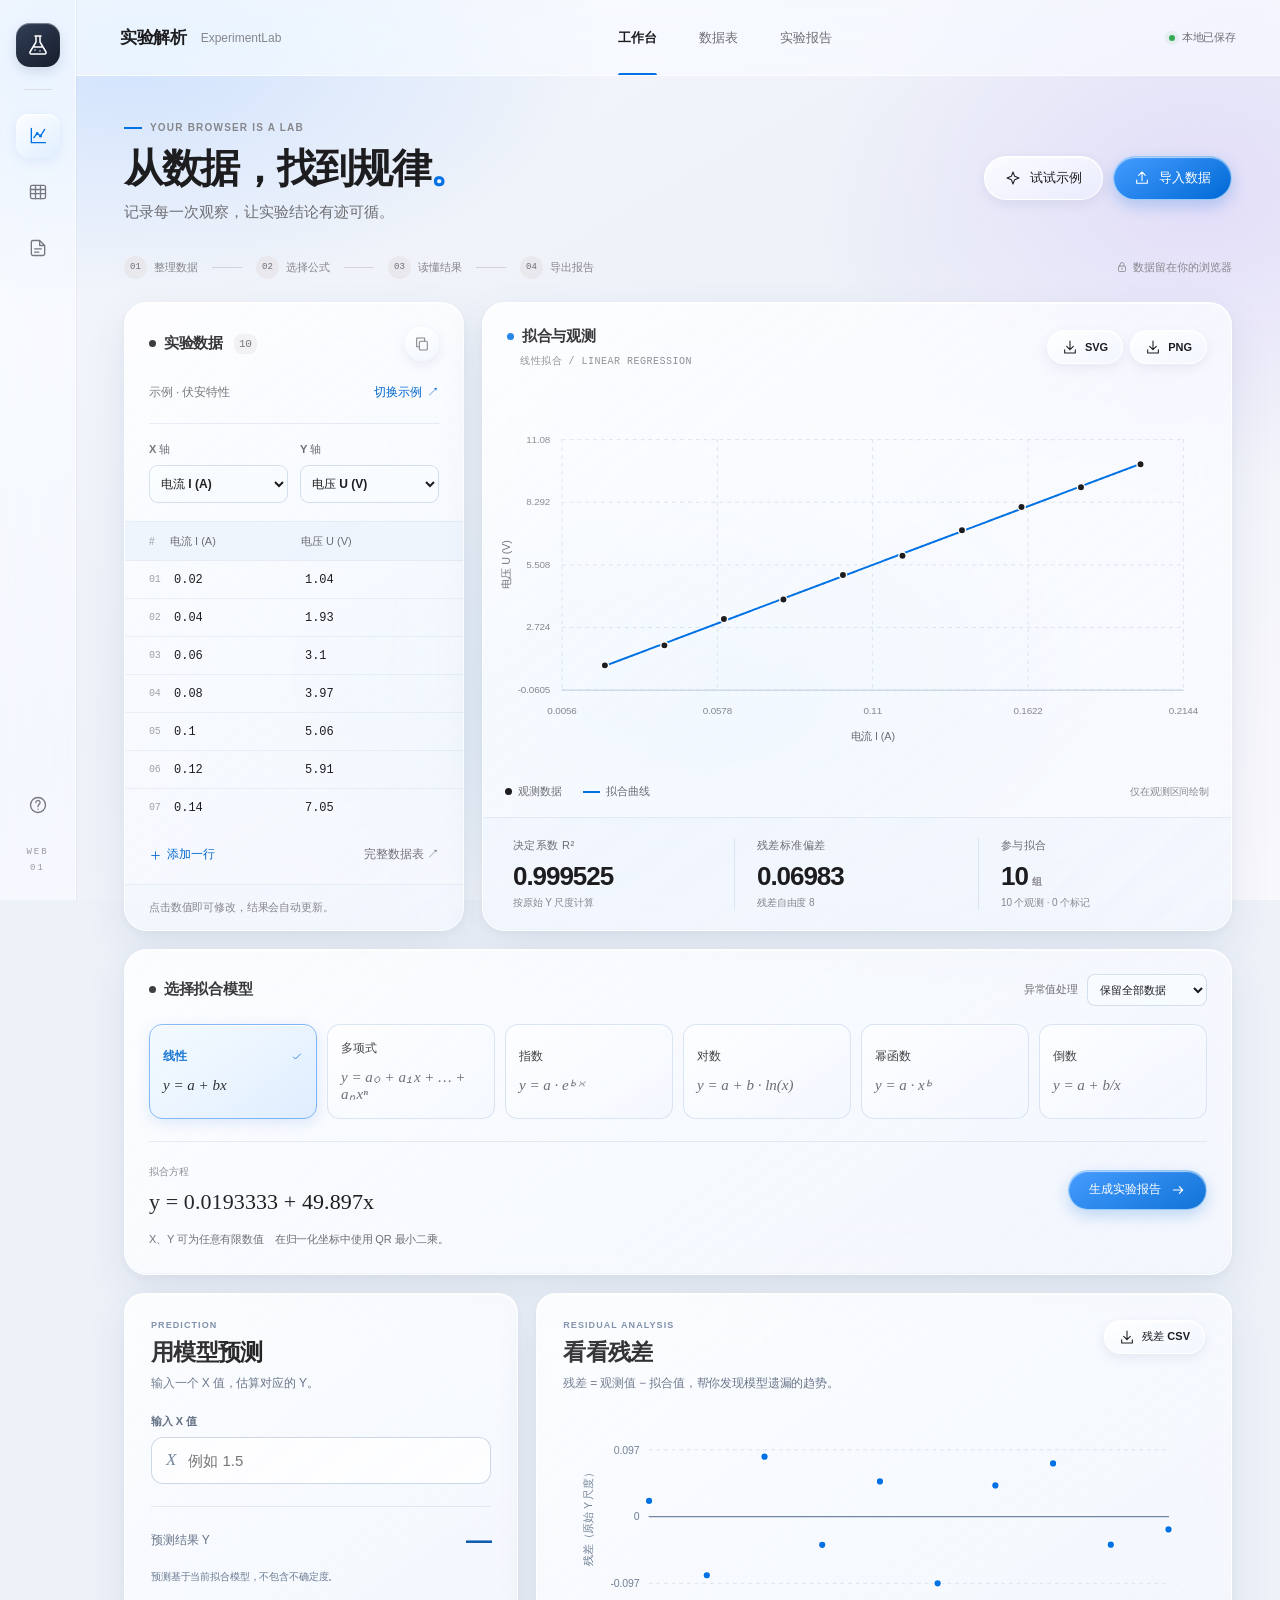
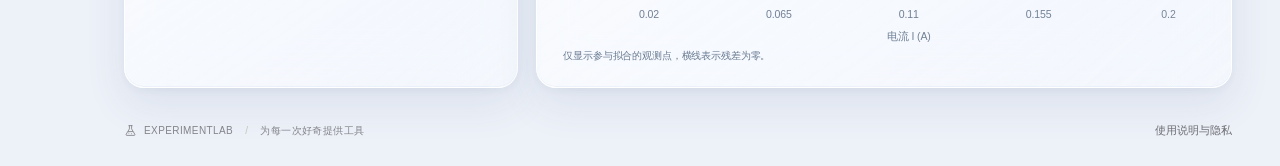
==== commit 8f7adb39: "增加模型预测、残差分析和 PNG 导出" ====
--- a/experimentlab/index.html
+++ b/experimentlab/index.html
@@ -5,7 +5,7 @@
   <meta name="theme-color" content="#102b33"><meta name="description" content="实验解析网页版：导入与编辑实验数据，使用六种公式拟合，导出图表与实验报告。数据在浏览器本地处理。">
   <title>实验解析 · ExperimentLab</title>
   <link rel="icon" type="image/svg+xml" href="./icon.svg"><link rel="apple-touch-icon" href="./icon.svg">
-  <link rel="manifest" href="./manifest.webmanifest"><link rel="stylesheet" href="./style.css?v=3">
+  <link rel="manifest" href="./manifest.webmanifest"><link rel="stylesheet" href="./style.css?v=4">
 </head>
 <body>
   <svg class="sprite" aria-hidden="true"><defs>
@@ -58,7 +58,7 @@
             <div class="import-tip" id="import-tip">点击数值即可修改，结果会自动更新。</div>
           </section>
           <section class="card chart-card">
-            <div class="card-heading chart-heading"><div><div class="section-label"><span class="section-dot teal"></span>拟合与观测</div><span class="chart-subtitle" id="chart-subtitle">线性拟合 / LINEAR REGRESSION</span></div><button class="button small secondary" data-action="export-chart"><svg><use href="#i-download"/></svg>导出图表</button></div>
+            <div class="card-heading chart-heading"><div><div class="section-label"><span class="section-dot teal"></span>拟合与观测</div><span class="chart-subtitle" id="chart-subtitle">线性拟合 / LINEAR REGRESSION</span></div><div class="chart-actions"><button class="button small secondary" data-action="export-chart"><svg><use href="#i-download"/></svg>SVG</button><button class="button small secondary" data-action="export-png"><svg><use href="#i-download"/></svg>PNG</button></div></div>
             <div id="chart-container" class="chart-container" aria-live="polite"></div>
             <div class="chart-legend"><span><i class="legend-point"></i>观测数据</span><span><i class="legend-line"></i>拟合曲线</span><span id="outlier-legend" hidden><i class="legend-point orange"></i>异常点</span><span class="chart-range">仅在观测区间绘制</span></div>
             <div class="results" id="metrics"></div>
@@ -70,6 +70,20 @@
           <div class="equation-row"><div><span class="equation-label">拟合方程</span><div id="equation" class="equation"></div></div><div id="degree-control" class="degree-control" hidden><label for="degree">多项式次数</label><select id="degree"><option value="2">2 次</option><option value="3">3 次</option><option value="4">4 次</option><option value="5">5 次</option></select></div><button class="button primary" data-page="report">生成实验报告 <svg><use href="#i-arrow"/></svg></button></div>
           <p id="fit-note" class="fit-note"></p>
         </section>
+        <div class="analysis-tools">
+          <section class="card prediction-card" aria-labelledby="prediction-title">
+            <div class="tool-kicker">PREDICTION</div><h2 id="prediction-title">用模型预测</h2><p class="tool-desc">输入一个 X 值，估算对应的 Y。</p>
+            <label class="prediction-label" for="prediction-x">输入 X 值</label>
+            <div class="prediction-input-wrap"><span>X</span><input id="prediction-x" type="text" inputmode="decimal" autocomplete="off" placeholder="例如 1.5" aria-describedby="prediction-note"></div>
+            <div class="prediction-result"><span>预测结果 Y</span><strong id="prediction-value" aria-live="polite">—</strong></div>
+            <p id="prediction-note" class="prediction-note" aria-live="polite">预测基于当前拟合模型，不包含不确定度。</p>
+          </section>
+          <section class="card residual-card" aria-labelledby="residual-title">
+            <div class="residual-top"><div><div class="tool-kicker">RESIDUAL ANALYSIS</div><h2 id="residual-title">看看残差</h2></div><button class="button small secondary" data-action="export-residuals"><svg><use href="#i-download"/></svg>残差 CSV</button></div>
+            <p class="tool-desc">残差 = 观测值 − 拟合值，帮你发现模型遗漏的趋势。</p>
+            <div id="residual-chart" class="residual-chart" aria-live="polite"></div><p id="residual-caption" class="residual-caption">仅显示参与拟合的观测点，横线表示残差为零。</p>
+          </section>
+        </div>
       </section>
       <section id="data-page" class="page" hidden><div class="card full-data-card"><div class="card-heading"><div class="section-label"><span class="section-dot"></span>完整原始记录 <span id="full-count" class="count-badge"></span></div><div class="button-group"><button class="button secondary small" data-action="paste">粘贴文本</button><button class="button secondary small" data-action="export-csv"><svg><use href="#i-download"/></svg>CSV</button><button class="button primary small" data-action="add"><svg><use href="#i-plus"/></svg>添加一行</button></div></div><p class="data-description">修改列名与数值，自动保存到当前浏览器。异常点只标记，不会从原始数据中删除。</p><div id="full-table" class="table-wrap full-table"></div><div class="data-footer"><span id="full-source"></span><button class="text-button" data-action="undo"><svg><use href="#i-undo"/></svg>撤销上一步</button></div></div><div class="data-page-footer"><button class="button secondary" data-action="manual">新建空白数据表</button><button class="button primary" data-page="workspace">查看拟合结果 <svg><use href="#i-arrow"/></svg></button></div></section>
       <section id="report-page" class="page" hidden><div class="report-layout"><aside class="card report-settings"><div class="section-label"><span class="section-dot"></span>报告设置</div><label>实验标题<input id="report-title" maxlength="100" placeholder="例如：伏安特性实验"></label><label>实验者<input id="report-author" maxlength="80" placeholder="填写姓名（选填）"></label><label>实验日期<input id="report-date" type="date"></label><label>实验目的与条件<textarea id="report-context" rows="4" maxlength="4000" placeholder="补充实验目的、仪器、环境条件等。"></textarea></label><label>讨论与结论<textarea id="report-discussion" rows="4" maxlength="4000" placeholder="结合理论值、误差来源与实验观察，补充你的结论。"></textarea></label><button class="button primary" data-action="print"><svg><use href="#i-file"/></svg>打印 / 保存 PDF</button><button class="button secondary" data-action="export-report"><svg><use href="#i-download"/></svg>下载报告 HTML</button><p class="settings-note">打印窗口中选择“存储为 PDF”。报告包含全部原始数据，不会上传你的记录。</p></aside><div id="report-preview" class="report-paper"></div></div></section>
@@ -79,7 +93,7 @@
   <input id="file-input" type="file" accept=".csv,.txt,.tsv,text/csv,text/plain" hidden>
   <dialog id="paste-dialog" class="modal"><form id="paste-form"><div class="modal-heading"><div><div class="eyebrow">IMPORT DATA</div><h2>粘贴你的实验记录</h2></div><button class="icon-button" type="button" data-close aria-label="关闭"><svg><use href="#i-close"/></svg></button></div><p>支持逗号、分号、Tab 或空格分列；第一行可以是列名。</p><textarea id="paste-input" rows="10" spellcheck="false" placeholder="时间 (s),位移 (m)&#10;0.1,0.049&#10;0.2,0.196&#10;0.3,0.441" aria-label="待导入的数据"></textarea><p id="paste-error" class="inline-error" role="alert"></p><div class="modal-footer"><span>导入后可撤销，恢复之前的数据</span><button class="button primary" type="submit">解析并导入 <svg><use href="#i-arrow"/></svg></button></div></form></dialog>
   <dialog id="demo-dialog" class="modal demo-modal"><div class="modal-heading"><div><div class="eyebrow">A LITTLE INSPIRATION</div><h2>从一个熟悉的实验开始</h2></div><button class="icon-button" data-close aria-label="关闭"><svg><use href="#i-close"/></svg></button></div><p>9 组演示数据，加载后自动选择合适的拟合公式。均为合成数据，不是真实测量。</p><div id="demo-options" class="demo-options"></div></dialog>
-  <dialog id="help-dialog" class="modal help-modal"><div class="modal-heading"><h2>让数据告诉你更多</h2><button class="icon-button" data-close aria-label="关闭"><svg><use href="#i-close"/></svg></button></div><div class="help-content"><h3>1. 导入与核对</h3><p>导入 CSV / TXT / TSV、粘贴表格，或在数据表中手动录入。XLS / XLSX 请先另存为 CSV。空单元格、非数值与列数不符的行会跳过并提示。</p><h3>2. 选择公式</h3><p>支持线性、2–5 次多项式、指数、对数、幂函数和倒数模型。对数要求 X > 0；指数要求 Y > 0；幂函数要求 X、Y > 0；倒数要求 X ≠ 0。</p><p>指数与幂函数通过对 ln(Y) 做最小二乘得到结果，R² 和残差标准偏差按原始 Y 计算。3σ 以线性残差为依据，IQR 基于 Y 值；异常标记需要结合实验判断。</p><h3>3. 带走你的成果</h3><p>导出 SVG 图表、CSV 原始数据、HTML 报告，或使用浏览器打印保存 PDF。报告包含全部数据；请补充实验条件与结论。R² 和残差不能替代测量不确定度分析。</p><h3>本地数据与隐私</h3><p>表格、计算和报告在当前浏览器中处理，使用 localStorage 保存当前会话。网页没有数据上传接口。清除浏览器数据、使用隐私模式或换设备可能丢失记录，请及时导出 CSV。网页不包含 iOS 版的相机 OCR。</p><p>使用手机浏览器的“添加到主屏幕”可以像 App 一样打开。数据仅保存在当前设备和当前网站地址下。</p></div></dialog>
+  <dialog id="help-dialog" class="modal help-modal"><div class="modal-heading"><h2>让数据告诉你更多</h2><button class="icon-button" data-close aria-label="关闭"><svg><use href="#i-close"/></svg></button></div><div class="help-content"><h3>1. 导入与核对</h3><p>导入 CSV / TXT / TSV、粘贴表格，或在数据表中手动录入。XLS / XLSX 请先另存为 CSV。空单元格、非数值与列数不符的行会跳过并提示。</p><h3>2. 选择公式</h3><p>支持线性、2–5 次多项式、指数、对数、幂函数和倒数模型。对数要求 X > 0；指数要求 Y > 0；幂函数要求 X、Y > 0；倒数要求 X ≠ 0。</p><p>指数与幂函数通过对 ln(Y) 做最小二乘得到结果，R² 和残差标准偏差按原始 Y 计算。3σ 以线性残差为依据，IQR 基于 Y 值；异常标记需要结合实验判断。</p><h3>3. 带走你的成果</h3><p>导出 SVG 或 PNG 图表、CSV 原始数据与残差、HTML 报告，或使用浏览器打印保存 PDF。可以输入 X 预测 Y，并用残差图检查拟合趋势。报告包含全部数据；请补充实验条件与结论。R² 和残差不能替代测量不确定度分析。</p><h3>本地数据与隐私</h3><p>表格、计算和报告在当前浏览器中处理，使用 localStorage 保存当前会话。网页没有数据上传接口。清除浏览器数据、使用隐私模式或换设备可能丢失记录，请及时导出 CSV。网页不包含 iOS 版的相机 OCR。</p><p>使用手机浏览器的“添加到主屏幕”可以像 App 一样打开。数据仅保存在当前设备和当前网站地址下。</p></div></dialog>
   <div id="toast" class="toast" role="status" aria-live="polite"></div>
-  <script type="module" src="./app.js?v=3"></script>
+  <script type="module" src="./app.js?v=4"></script>
 </body></html>
--- a/experimentlab/style.css
+++ b/experimentlab/style.css
@@ -46,3 +46,5 @@
 @media (prefers-reduced-transparency:reduce){.rail,.topbar,.card,.modal,.button.secondary{-webkit-backdrop-filter:none;backdrop-filter:none;background:#fff}.card::before{display:none}}
 @media(max-width:680px){.topbar{background:rgba(250,252,255,.76)}.card{border-radius:20px}.button.secondary{background:rgba(255,255,255,.78)}.model-option{border-radius:14px}}
 @media print{body{background:white}.report-paper{background:white;box-shadow:none}.report-paper th{background:#f5f5f7}.report-paper .chart-svg>rect:first-of-type{fill:white}}
+/* Fitted value prediction and residual diagnostics */
+.chart-actions{display:flex;gap:7px;align-items:center}.analysis-tools{display:grid;grid-template-columns:minmax(250px, .85fr) minmax(0,1.5fr);gap:18px;margin-top:18px}.prediction-card,.residual-card{padding:26px 26px 22px}.tool-kicker{font-size:9px;font-weight:700;letter-spacing:.12em;color:#7184a1}.analysis-tools h2{margin:8px 0 7px;font-size:23px;letter-spacing:-.03em;line-height:1.25}.tool-desc{font-size:12px;line-height:1.7;color:#667387;margin:0 0 20px}.prediction-label{display:block;color:#5d6c80;font-size:11px;font-weight:600;margin:0 0 8px}.prediction-input-wrap{display:flex;align-items:center;gap:12px;border:1px solid rgba(177,195,219,.65);border-radius:12px;background:rgba(255,255,255,.72);padding:0 14px;box-shadow:inset 0 1px 1px #fff}.prediction-input-wrap span{color:#73849b;font-family:Georgia,serif;font-style:italic;font-size:17px}.prediction-input-wrap input{width:100%;min-width:0;height:45px;padding:0;border:0;background:transparent;font-size:15px}.prediction-input-wrap input:focus{outline:none}.prediction-input-wrap:focus-within{outline:2px solid #66aaed;outline-offset:2px}.prediction-result{margin-top:22px;padding:18px 0 0;border-top:1px solid rgba(155,176,207,.24);display:flex;align-items:center;justify-content:space-between;gap:10px}.prediction-result span{color:#667387;font-size:12px}.prediction-result strong{color:#125db4;font-size:26px;font-variant-numeric:tabular-nums;letter-spacing:-.03em;overflow-wrap:anywhere}.prediction-note,.residual-caption{font-size:10px;line-height:1.8;color:#687a91;margin:12px 0 0}.prediction-note.warning{color:#a35c13}.residual-top{display:flex;justify-content:space-between;align-items:flex-start;gap:12px}.residual-top .button{flex-shrink:0}.residual-chart{min-height:165px;display:flex;align-items:center;justify-content:center}.residual-svg{width:100%;height:auto;max-height:230px;stroke:none;overflow:visible}.residual-svg text{font-family:var(--font);font-size:11px;fill:#718095}.residual-svg circle{fill:#0071e3;stroke:#fff;stroke-width:1.5}.residual-grid{stroke:#dbe3ef;stroke-width:1;stroke-dasharray:3 5}.residual-zero{stroke:#7186a1;stroke-width:1.3}.diagnostics-empty{color:#768398;font-size:12px;text-align:center;padding:35px}.residual-caption{margin-top:3px}@media(max-width:900px){.analysis-tools{grid-template-columns:1fr 1.3fr}.prediction-card,.residual-card{padding:22px}}@media(max-width:680px){.chart-heading .chart-actions .button{font-size:10px;gap:5px;padding:0 9px}.chart-heading .chart-actions .button svg{width:14px}.analysis-tools{grid-template-columns:1fr;gap:15px;margin-top:15px}.prediction-card,.residual-card{padding:22px 20px}.analysis-tools h2{font-size:21px}.tool-desc{font-size:12px}.residual-svg text{font-size:12px}.residual-caption,.prediction-note{font-size:11px}.residual-chart{min-height:150px}}@media print{.analysis-tools{display:none}}
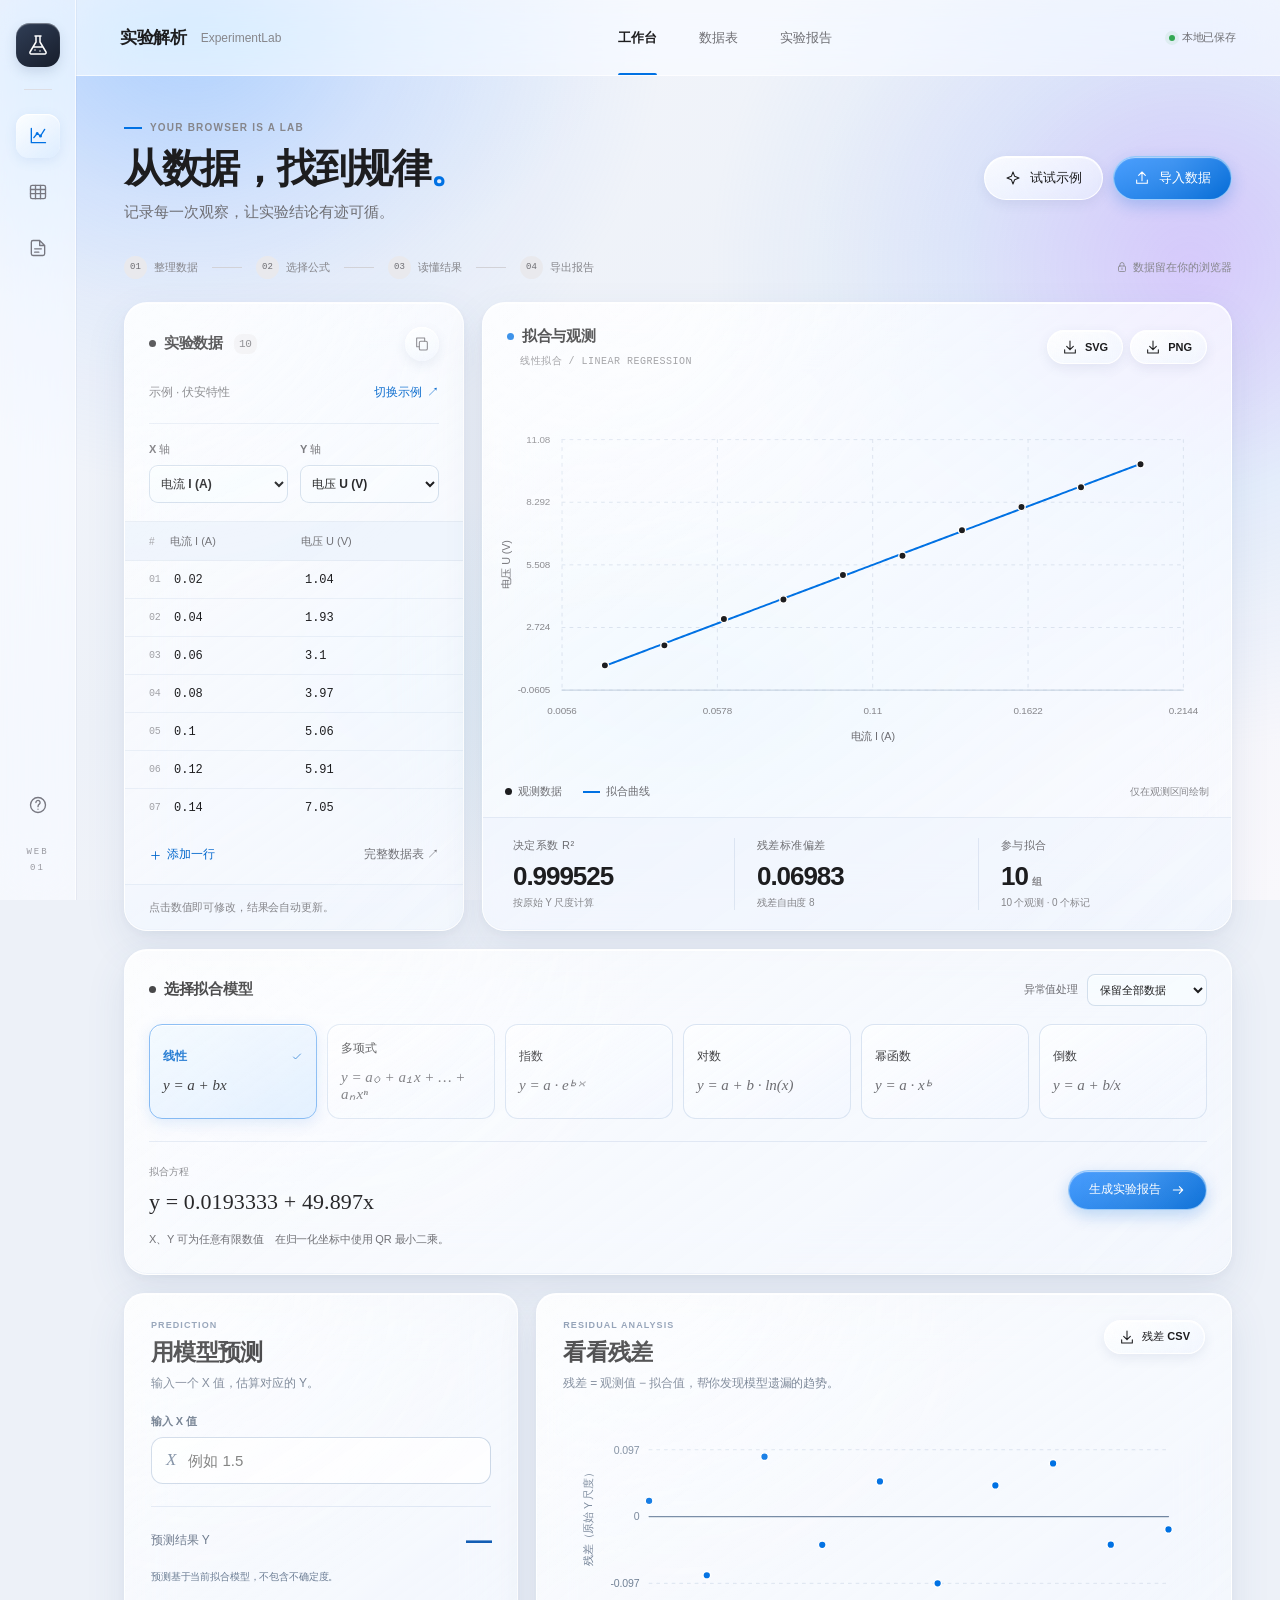
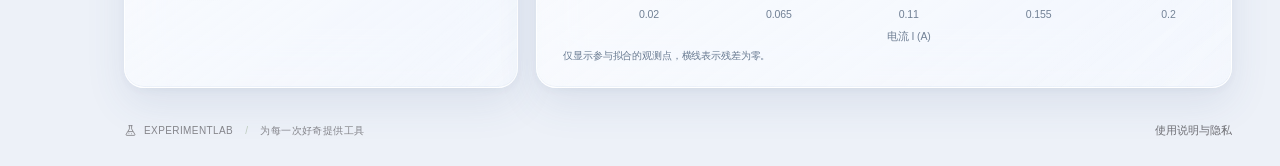
==== commit 921aa2b9: "为实验解析添加动态玻璃光影效果" ====
--- a/experimentlab/index.html
+++ b/experimentlab/index.html
@@ -5,9 +5,10 @@
   <meta name="theme-color" content="#102b33"><meta name="description" content="实验解析网页版：导入与编辑实验数据，使用六种公式拟合，导出图表与实验报告。数据在浏览器本地处理。">
   <title>实验解析 · ExperimentLab</title>
   <link rel="icon" type="image/svg+xml" href="./icon.svg"><link rel="apple-touch-icon" href="./icon.svg">
-  <link rel="manifest" href="./manifest.webmanifest"><link rel="stylesheet" href="./style.css?v=4">
+  <link rel="manifest" href="./manifest.webmanifest"><link rel="stylesheet" href="./style.css?v=5">
 </head>
 <body>
+  <div class="glass-ambient" aria-hidden="true"></div>
   <svg class="sprite" aria-hidden="true"><defs>
     <symbol id="i-flask" viewBox="0 0 24 24"><path d="M9 3h6M10 3v6l-6 10a1.4 1.4 0 0 0 1.2 2h13.6a1.4 1.4 0 0 0 1.2-2L14 9V3M8 14h8M9 17h.01M14 18h.01"/></symbol>
     <symbol id="i-chart" viewBox="0 0 24 24"><path d="M4 3v17h17M7 14l4-5 4 3 5-8"/><circle cx="11" cy="9" r="1"/><circle cx="15" cy="12" r="1"/></symbol>
@@ -95,5 +96,5 @@
   <dialog id="demo-dialog" class="modal demo-modal"><div class="modal-heading"><div><div class="eyebrow">A LITTLE INSPIRATION</div><h2>从一个熟悉的实验开始</h2></div><button class="icon-button" data-close aria-label="关闭"><svg><use href="#i-close"/></svg></button></div><p>9 组演示数据，加载后自动选择合适的拟合公式。均为合成数据，不是真实测量。</p><div id="demo-options" class="demo-options"></div></dialog>
   <dialog id="help-dialog" class="modal help-modal"><div class="modal-heading"><h2>让数据告诉你更多</h2><button class="icon-button" data-close aria-label="关闭"><svg><use href="#i-close"/></svg></button></div><div class="help-content"><h3>1. 导入与核对</h3><p>导入 CSV / TXT / TSV、粘贴表格，或在数据表中手动录入。XLS / XLSX 请先另存为 CSV。空单元格、非数值与列数不符的行会跳过并提示。</p><h3>2. 选择公式</h3><p>支持线性、2–5 次多项式、指数、对数、幂函数和倒数模型。对数要求 X > 0；指数要求 Y > 0；幂函数要求 X、Y > 0；倒数要求 X ≠ 0。</p><p>指数与幂函数通过对 ln(Y) 做最小二乘得到结果，R² 和残差标准偏差按原始 Y 计算。3σ 以线性残差为依据，IQR 基于 Y 值；异常标记需要结合实验判断。</p><h3>3. 带走你的成果</h3><p>导出 SVG 或 PNG 图表、CSV 原始数据与残差、HTML 报告，或使用浏览器打印保存 PDF。可以输入 X 预测 Y，并用残差图检查拟合趋势。报告包含全部数据；请补充实验条件与结论。R² 和残差不能替代测量不确定度分析。</p><h3>本地数据与隐私</h3><p>表格、计算和报告在当前浏览器中处理，使用 localStorage 保存当前会话。网页没有数据上传接口。清除浏览器数据、使用隐私模式或换设备可能丢失记录，请及时导出 CSV。网页不包含 iOS 版的相机 OCR。</p><p>使用手机浏览器的“添加到主屏幕”可以像 App 一样打开。数据仅保存在当前设备和当前网站地址下。</p></div></dialog>
   <div id="toast" class="toast" role="status" aria-live="polite"></div>
-  <script type="module" src="./app.js?v=4"></script>
+  <script type="module" src="./app.js?v=5"></script>
 </body></html>
--- a/experimentlab/style.css
+++ b/experimentlab/style.css
@@ -48,3 +48,21 @@
 @media print{body{background:white}.report-paper{background:white;box-shadow:none}.report-paper th{background:#f5f5f7}.report-paper .chart-svg>rect:first-of-type{fill:white}}
 /* Fitted value prediction and residual diagnostics */
 .chart-actions{display:flex;gap:7px;align-items:center}.analysis-tools{display:grid;grid-template-columns:minmax(250px, .85fr) minmax(0,1.5fr);gap:18px;margin-top:18px}.prediction-card,.residual-card{padding:26px 26px 22px}.tool-kicker{font-size:9px;font-weight:700;letter-spacing:.12em;color:#7184a1}.analysis-tools h2{margin:8px 0 7px;font-size:23px;letter-spacing:-.03em;line-height:1.25}.tool-desc{font-size:12px;line-height:1.7;color:#667387;margin:0 0 20px}.prediction-label{display:block;color:#5d6c80;font-size:11px;font-weight:600;margin:0 0 8px}.prediction-input-wrap{display:flex;align-items:center;gap:12px;border:1px solid rgba(177,195,219,.65);border-radius:12px;background:rgba(255,255,255,.72);padding:0 14px;box-shadow:inset 0 1px 1px #fff}.prediction-input-wrap span{color:#73849b;font-family:Georgia,serif;font-style:italic;font-size:17px}.prediction-input-wrap input{width:100%;min-width:0;height:45px;padding:0;border:0;background:transparent;font-size:15px}.prediction-input-wrap input:focus{outline:none}.prediction-input-wrap:focus-within{outline:2px solid #66aaed;outline-offset:2px}.prediction-result{margin-top:22px;padding:18px 0 0;border-top:1px solid rgba(155,176,207,.24);display:flex;align-items:center;justify-content:space-between;gap:10px}.prediction-result span{color:#667387;font-size:12px}.prediction-result strong{color:#125db4;font-size:26px;font-variant-numeric:tabular-nums;letter-spacing:-.03em;overflow-wrap:anywhere}.prediction-note,.residual-caption{font-size:10px;line-height:1.8;color:#687a91;margin:12px 0 0}.prediction-note.warning{color:#a35c13}.residual-top{display:flex;justify-content:space-between;align-items:flex-start;gap:12px}.residual-top .button{flex-shrink:0}.residual-chart{min-height:165px;display:flex;align-items:center;justify-content:center}.residual-svg{width:100%;height:auto;max-height:230px;stroke:none;overflow:visible}.residual-svg text{font-family:var(--font);font-size:11px;fill:#718095}.residual-svg circle{fill:#0071e3;stroke:#fff;stroke-width:1.5}.residual-grid{stroke:#dbe3ef;stroke-width:1;stroke-dasharray:3 5}.residual-zero{stroke:#7186a1;stroke-width:1.3}.diagnostics-empty{color:#768398;font-size:12px;text-align:center;padding:35px}.residual-caption{margin-top:3px}@media(max-width:900px){.analysis-tools{grid-template-columns:1fr 1.3fr}.prediction-card,.residual-card{padding:22px}}@media(max-width:680px){.chart-heading .chart-actions .button{font-size:10px;gap:5px;padding:0 9px}.chart-heading .chart-actions .button svg{width:14px}.analysis-tools{grid-template-columns:1fr;gap:15px;margin-top:15px}.prediction-card,.residual-card{padding:22px 20px}.analysis-tools h2{font-size:21px}.tool-desc{font-size:12px}.residual-svg text{font-size:12px}.residual-caption,.prediction-note{font-size:11px}.residual-chart{min-height:150px}}@media print{.analysis-tools{display:none}}
+
+/* Moving light and responsive reflections */
+body{isolation:isolate}
+.glass-ambient{position:fixed;inset:0;z-index:-1;overflow:hidden;pointer-events:none;contain:strict}
+.glass-ambient::before,.glass-ambient::after{content:"";position:absolute;width:78vmax;height:78vmax;pointer-events:none;will-change:transform}
+.glass-ambient::before{left:-24vmax;top:-38vmax;background:radial-gradient(ellipse,rgba(125,182,255,.42) 0%,rgba(152,190,255,.22) 28%,transparent 67%);animation:glass-orbit-one 19s ease-in-out infinite alternate}
+.glass-ambient::after{right:-32vmax;top:-18vmax;background:radial-gradient(ellipse,rgba(185,156,255,.35) 0%,rgba(167,205,255,.20) 32%,transparent 68%);animation:glass-orbit-two 23s ease-in-out infinite alternate}
+@keyframes glass-orbit-one{0%{transform:translate3d(-4%,0,0) scale(.9)}50%{transform:translate3d(18%,22%,0) scale(1.1)}100%{transform:translate3d(37%,34%,0) scale(.94)}}
+@keyframes glass-orbit-two{0%{transform:translate3d(4%,-6%,0) scale(.94)}50%{transform:translate3d(-19%,14%,0) scale(1.08)}100%{transform:translate3d(-37%,30%,0) scale(.9)}}
+.card::before{background:radial-gradient(520px circle at var(--glass-x,20%) var(--glass-y,0%),rgba(255,255,255,.37),transparent 60%),linear-gradient(135deg,rgba(255,255,255,.18),transparent 32%,transparent 80%,rgba(255,255,255,.10));transition:opacity .35s ease;opacity:.72}
+.card.glass-lit::before{opacity:1}
+.button{position:relative;overflow:hidden;isolation:isolate;transition:transform .24s cubic-bezier(.2,.75,.2,1),background .24s,box-shadow .24s}
+.button::after{content:"";position:absolute;inset:0;z-index:-1;pointer-events:none;border-radius:inherit;background:radial-gradient(130px circle at var(--glass-x,50%) var(--glass-y,15%),rgba(255,255,255,.5),transparent 65%);opacity:.18;transition:opacity .25s}
+.button.glass-lit::after,.button:active::after{opacity:.85}.button:active{transform:scale(.97)}
+@media(max-width:680px){.glass-ambient::before,.glass-ambient::after{width:110vmax;height:110vmax}.glass-ambient::before{left:-55vmax;top:-65vmax}.glass-ambient::after{right:-65vmax;top:-25vmax}.card::before{background:linear-gradient(140deg,rgba(255,255,255,.28),transparent 46%,rgba(219,235,255,.12))}}
+@media(prefers-reduced-motion:reduce){.glass-ambient::before,.glass-ambient::after{animation:none;will-change:auto}.card::before,.button,.button::after{transition:none}.button:active{transform:none}}
+@media(prefers-reduced-transparency:reduce){.glass-ambient{display:none}.card::before{display:none}.button::after{display:none}}
+@media print{.glass-ambient{display:none}.report-paper{isolation:auto}.button::after{display:none}}
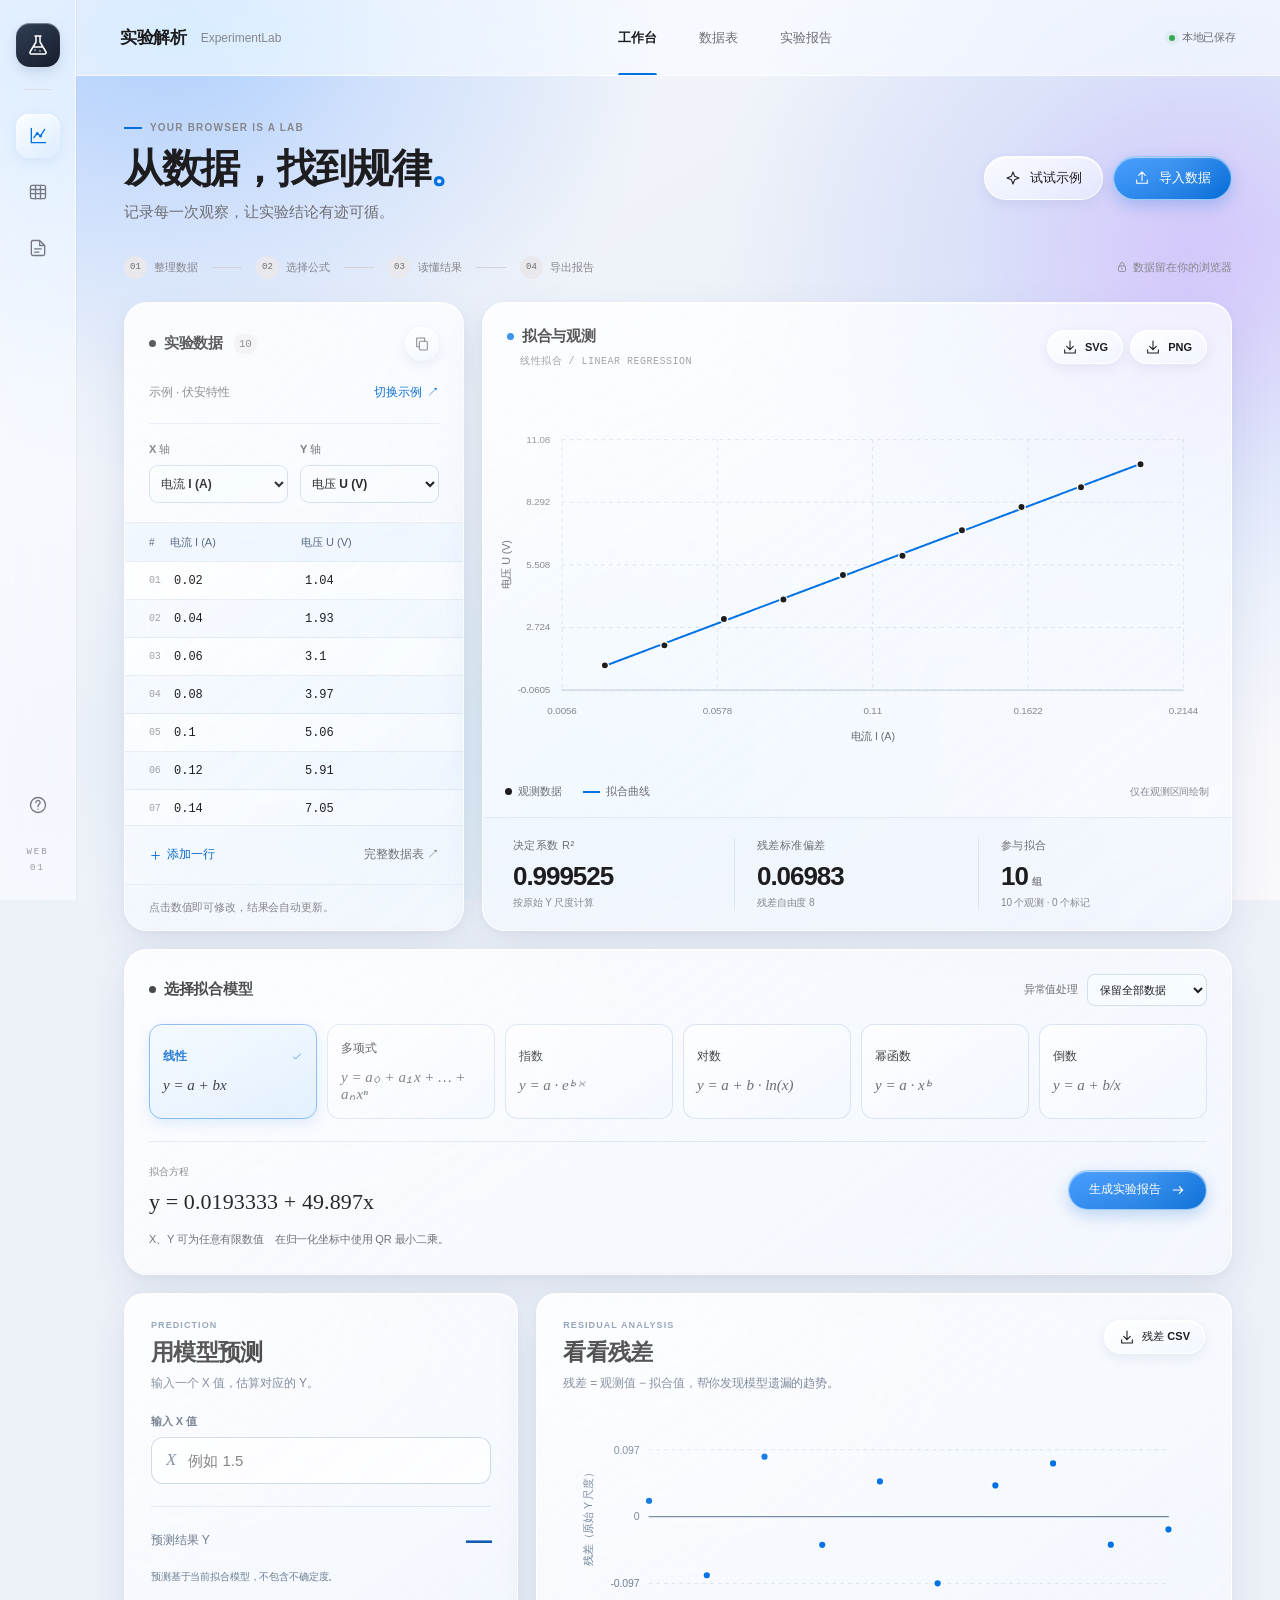
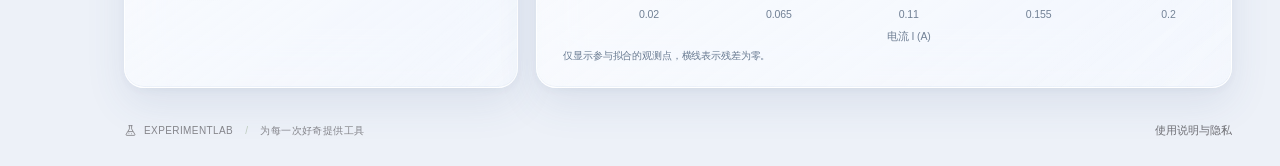
==== commit 68b88d8e: "固定背景并统一玻璃表格效果" ====
--- a/experimentlab/index.html
+++ b/experimentlab/index.html
@@ -5,7 +5,7 @@
   <meta name="theme-color" content="#102b33"><meta name="description" content="实验解析网页版：导入与编辑实验数据，使用六种公式拟合，导出图表与实验报告。数据在浏览器本地处理。">
   <title>实验解析 · ExperimentLab</title>
   <link rel="icon" type="image/svg+xml" href="./icon.svg"><link rel="apple-touch-icon" href="./icon.svg">
-  <link rel="manifest" href="./manifest.webmanifest"><link rel="stylesheet" href="./style.css?v=5">
+  <link rel="manifest" href="./manifest.webmanifest"><link rel="stylesheet" href="./style.css?v=6">
 </head>
 <body>
   <div class="glass-ambient" aria-hidden="true"></div>
@@ -96,5 +96,5 @@
   <dialog id="demo-dialog" class="modal demo-modal"><div class="modal-heading"><div><div class="eyebrow">A LITTLE INSPIRATION</div><h2>从一个熟悉的实验开始</h2></div><button class="icon-button" data-close aria-label="关闭"><svg><use href="#i-close"/></svg></button></div><p>9 组演示数据，加载后自动选择合适的拟合公式。均为合成数据，不是真实测量。</p><div id="demo-options" class="demo-options"></div></dialog>
   <dialog id="help-dialog" class="modal help-modal"><div class="modal-heading"><h2>让数据告诉你更多</h2><button class="icon-button" data-close aria-label="关闭"><svg><use href="#i-close"/></svg></button></div><div class="help-content"><h3>1. 导入与核对</h3><p>导入 CSV / TXT / TSV、粘贴表格，或在数据表中手动录入。XLS / XLSX 请先另存为 CSV。空单元格、非数值与列数不符的行会跳过并提示。</p><h3>2. 选择公式</h3><p>支持线性、2–5 次多项式、指数、对数、幂函数和倒数模型。对数要求 X > 0；指数要求 Y > 0；幂函数要求 X、Y > 0；倒数要求 X ≠ 0。</p><p>指数与幂函数通过对 ln(Y) 做最小二乘得到结果，R² 和残差标准偏差按原始 Y 计算。3σ 以线性残差为依据，IQR 基于 Y 值；异常标记需要结合实验判断。</p><h3>3. 带走你的成果</h3><p>导出 SVG 或 PNG 图表、CSV 原始数据与残差、HTML 报告，或使用浏览器打印保存 PDF。可以输入 X 预测 Y，并用残差图检查拟合趋势。报告包含全部数据；请补充实验条件与结论。R² 和残差不能替代测量不确定度分析。</p><h3>本地数据与隐私</h3><p>表格、计算和报告在当前浏览器中处理，使用 localStorage 保存当前会话。网页没有数据上传接口。清除浏览器数据、使用隐私模式或换设备可能丢失记录，请及时导出 CSV。网页不包含 iOS 版的相机 OCR。</p><p>使用手机浏览器的“添加到主屏幕”可以像 App 一样打开。数据仅保存在当前设备和当前网站地址下。</p></div></dialog>
   <div id="toast" class="toast" role="status" aria-live="polite"></div>
-  <script type="module" src="./app.js?v=5"></script>
+  <script type="module" src="./app.js?v=6"></script>
 </body></html>
--- a/experimentlab/style.css
+++ b/experimentlab/style.css
@@ -66,3 +66,18 @@
 @media(prefers-reduced-motion:reduce){.glass-ambient::before,.glass-ambient::after{animation:none;will-change:auto}.card::before,.button,.button::after{transition:none}.button:active{transform:none}}
 @media(prefers-reduced-transparency:reduce){.glass-ambient{display:none}.card::before{display:none}.button::after{display:none}}
 @media print{.glass-ambient{display:none}.report-paper{isolation:auto}.button::after{display:none}}
+
+/* Fixed background and consistent frosted tables */
+body{background:#edf1f8}
+.glass-ambient{background:radial-gradient(ellipse 65% 52% at 4% 5%,rgba(163,198,252,.48),transparent 72%),radial-gradient(ellipse 52% 55% at 95% 25%,rgba(204,184,249,.38),transparent 72%),radial-gradient(ellipse 62% 50% at 45% 86%,rgba(165,212,237,.27),transparent 72%),linear-gradient(150deg,#f5f7fc,#edf1f8 48%,#f9f8fc)}
+.glass-ambient::before,.glass-ambient::after{animation:none;transform:none;will-change:auto}
+.table-wrap{background:linear-gradient(135deg,rgba(255,255,255,.55),rgba(232,242,255,.34));border-top:1px solid rgba(255,255,255,.9);border-bottom:1px solid rgba(185,204,229,.38);box-shadow:inset 0 1px 0 rgba(255,255,255,.85),inset 0 -1px 0 rgba(255,255,255,.5);-webkit-backdrop-filter:blur(16px) saturate(150%);backdrop-filter:blur(16px) saturate(150%)}
+.table-wrap table{background:transparent}.table-wrap th{background:rgba(238,246,255,.84);border-color:rgba(183,202,228,.35);color:#53657e}.table-wrap td{background:rgba(255,255,255,.18);border-color:rgba(175,195,220,.28)}.table-wrap tbody tr:nth-child(even) td{background:rgba(232,242,255,.32)}.table-wrap tbody tr:hover td{background:rgba(222,237,255,.55)}.table-wrap tbody tr.outlier td,.table-wrap tbody tr.outlier:hover td{background:rgba(255,232,210,.68)}
+.full-table{border-radius:0 0 12px 12px}.full-table th input{color:#53657e}.table-wrap td input:focus{background:rgba(255,255,255,.88)}
+.report-paper table{border-collapse:separate;border-spacing:0;overflow:hidden;border-radius:12px;border:1px solid rgba(195,211,232,.65);background:linear-gradient(140deg,rgba(242,248,255,.92),rgba(230,238,251,.72));box-shadow:inset 0 1px 0 rgba(255,255,255,.95),0 4px 14px rgba(63,85,134,.06)}
+.report-paper th{background:rgba(219,233,251,.62);color:#52657e}.report-paper td{background:rgba(255,255,255,.38);border-color:rgba(175,195,220,.35)}.report-paper tbody tr:nth-child(even) td{background:rgba(230,240,253,.5)}
+@supports not ((-webkit-backdrop-filter:blur(1px)) or (backdrop-filter:blur(1px))){.table-wrap{background:#f5f9ff}.table-wrap th{background:#edf4fd}}
+@media(prefers-reduced-transparency:reduce){.table-wrap,.report-paper table{background:#fff;-webkit-backdrop-filter:none;backdrop-filter:none}.table-wrap th,.report-paper th{background:#f0f2f5}.table-wrap td,.table-wrap tbody tr:nth-child(even) td,.report-paper td,.report-paper tbody tr:nth-child(even) td{background:#fff}.table-wrap tbody tr.outlier td{background:#fff0e5}}
+@media print{body{background:white}.table-wrap,.report-paper table{background:white;border-color:#d2d2d7;box-shadow:none;-webkit-backdrop-filter:none;backdrop-filter:none}.report-paper table{border-collapse:collapse;border-radius:0}.report-paper th{background:#f5f5f7;color:#424245}.report-paper td,.report-paper tbody tr:nth-child(even) td{background:white;border-color:#e5e5ea}}
+
+@media print{.report-paper table{overflow:visible}}
